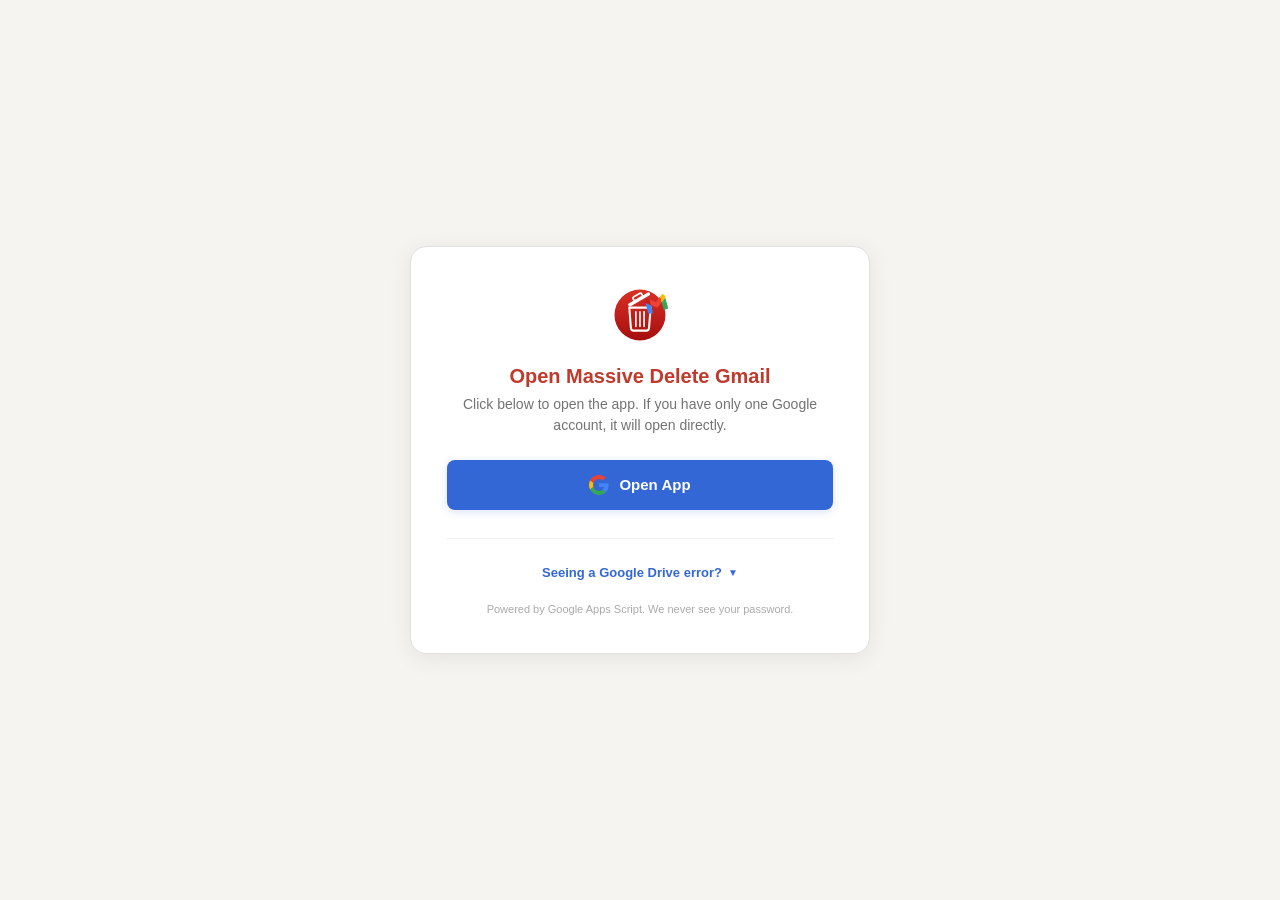
==== app/index.html @ eafcd7c7 "Account picker: authuser buttons to bypass Drive error" ====
<!DOCTYPE html>
<html lang="en">
<head>
  <meta charset="UTF-8">
  <meta name="viewport" content="width=device-width, initial-scale=1.0">
  <title>Massive Delete Gmail — Open App</title>
  <link rel="icon" href="../favicon.svg" type="image/svg+xml">
  <style>
    *, *::before, *::after { box-sizing: border-box; margin: 0; padding: 0; }
    body {
      font-family: -apple-system, BlinkMacSystemFont, 'Segoe UI', Roboto, sans-serif;
      background: #f5f4f1;
      color: #1a1a1a;
      display: flex;
      align-items: center;
      justify-content: center;
      min-height: 100vh;
      padding: 24px;
    }
    .card {
      background: #fff;
      border: 1px solid #e0e0e0;
      border-radius: 16px;
      padding: 40px 36px 36px;
      max-width: 460px;
      width: 100%;
      text-align: center;
      box-shadow: 0 4px 24px rgba(0,0,0,0.07);
    }
    .logo { width: 56px; height: 56px; margin-bottom: 18px; }
    h1 {
      font-size: 20px;
      font-weight: 800;
      color: #c0392b;
      margin-bottom: 6px;
    }
    .subtitle {
      font-size: 14px;
      color: #737373;
      line-height: 1.5;
      margin-bottom: 24px;
    }

    /* ── Primary CTA ── */
    .btn-primary {
      display: flex;
      align-items: center;
      justify-content: center;
      gap: 10px;
      width: 100%;
      padding: 15px 24px;
      background: #3367d6;
      color: #fff;
      font-size: 15px;
      font-weight: 700;
      border: none;
      border-radius: 8px;
      cursor: pointer;
      text-decoration: none;
      transition: background 0.15s, box-shadow 0.15s;
      box-shadow: 0 2px 8px rgba(51,103,214,0.18);
    }
    .btn-primary:hover { background: #2a56b8; box-shadow: 0 4px 16px rgba(51,103,214,0.25); }
    .btn-primary svg { flex-shrink: 0; }

    /* ── Trouble section ── */
    .trouble {
      margin-top: 28px;
      border-top: 1px solid #eee;
      padding-top: 20px;
    }
    .trouble-toggle {
      display: inline-flex;
      align-items: center;
      gap: 6px;
      background: none;
      border: none;
      color: #3367d6;
      font-size: 13px;
      font-weight: 600;
      cursor: pointer;
      padding: 6px 12px;
      border-radius: 6px;
      transition: background 0.15s;
    }
    .trouble-toggle:hover { background: #f0f4ff; }
    .trouble-toggle .arrow { transition: transform 0.2s; font-size: 10px; }
    .trouble-toggle.open .arrow { transform: rotate(180deg); }

    .trouble-body {
      display: none;
      margin-top: 16px;
      text-align: left;
    }
    .trouble-body.open { display: block; }
    .trouble-body p {
      font-size: 13px;
      color: #555;
      line-height: 1.5;
      margin-bottom: 14px;
    }
    .trouble-body .hint {
      font-size: 12px;
      color: #999;
      line-height: 1.4;
      margin-bottom: 12px;
      text-align: center;
    }

    /* ── Account grid ── */
    .account-grid {
      display: grid;
      grid-template-columns: 1fr 1fr 1fr;
      gap: 8px;
      margin-bottom: 8px;
    }
    .account-btn {
      display: flex;
      flex-direction: column;
      align-items: center;
      justify-content: center;
      padding: 14px 8px;
      background: #f7f8fa;
      border: 2px solid #e0e0e0;
      border-radius: 10px;
      cursor: pointer;
      text-decoration: none;
      transition: all 0.15s;
      color: #1a1a1a;
    }
    .account-btn:hover {
      border-color: #3367d6;
      background: #f0f4ff;
      box-shadow: 0 2px 8px rgba(51,103,214,0.12);
    }
    .account-btn .acc-icon {
      width: 32px;
      height: 32px;
      border-radius: 50%;
      display: flex;
      align-items: center;
      justify-content: center;
      font-size: 14px;
      font-weight: 800;
      color: #fff;
      margin-bottom: 6px;
    }
    .account-btn .acc-label {
      font-size: 12px;
      font-weight: 600;
      color: #555;
    }

    .note {
      font-size: 11px;
      color: #aaa;
      margin-top: 16px;
      line-height: 1.4;
    }

    /* Colors for account buttons */
    .c0 { background: #4285f4; }
    .c1 { background: #ea4335; }
    .c2 { background: #fbbc05; color: #333 !important; }
    .c3 { background: #34a853; }
    .c4 { background: #ff6d01; }
    .c5 { background: #46bdc6; }
  </style>
</head>
<body>
  <div class="card">
    <img class="logo" src="../logo_official.svg" alt="Massive Delete Gmail">
    <h1 id="title">Open Massive Delete Gmail</h1>
    <p class="subtitle" id="subtitle">Click below to open the app. If you have only one Google account, it will open directly.</p>

    <a class="btn-primary" id="btnOpen" href="#">
      <svg width="20" height="20" viewBox="0 0 48 48" aria-hidden="true">
        <path fill="#EA4335" d="M24 9.5c3.54 0 6.71 1.22 9.21 3.6l6.85-6.85C35.9 2.38 30.47 0 24 0 14.62 0 6.51 5.38 2.56 13.22l7.98 6.19C12.43 13.72 17.74 9.5 24 9.5z"/>
        <path fill="#4285F4" d="M46.98 24.55c0-1.57-.15-3.09-.38-4.55H24v9.02h12.94c-.58 2.96-2.26 5.48-4.78 7.18l7.73 6c4.51-4.18 7.09-10.36 7.09-17.65z"/>
        <path fill="#FBBC05" d="M10.53 28.59c-.48-1.45-.76-2.99-.76-4.59s.27-3.14.76-4.59l-7.98-6.19C.92 16.46 0 20.12 0 24c0 3.88.92 7.54 2.56 10.78l7.97-6.19z"/>
        <path fill="#34A853" d="M24 48c6.48 0 11.93-2.13 15.89-5.81l-7.73-6c-2.15 1.45-4.92 2.3-8.16 2.3-6.26 0-11.57-4.22-13.47-9.91l-7.98 6.19C6.51 42.62 14.62 48 24 48z"/>
      </svg>
      <span id="btnOpenText">Open App</span>
    </a>

    <!-- ── Trouble? ── -->
    <div class="trouble">
      <button class="trouble-toggle" id="troubleToggle" onclick="toggleTrouble()">
        <span id="troubleLabel">Seeing a Google Drive error?</span>
        <span class="arrow">▼</span>
      </button>
      <div class="trouble-body" id="troubleBody">
        <p id="troubleDesc">If you have multiple Google accounts logged in, Google may not know which one to use. Pick the account slot that matches the Google account you want:</p>
        <div class="account-grid" id="accountGrid"></div>
        <p class="hint" id="troubleHint">Try each one until the app opens. Usually it's Account 1 or 2.</p>
      </div>
    </div>

    <p class="note" id="noteText">Powered by Google Apps Script. We never see your password.</p>
  </div>

  <script>
    var SCRIPT_URL = 'https://script.google.com/macros/s/AKfycbyCbg_EoiBsxVTRMBRF84OfnLz9Ck8LFWRYbUA7IPiLLCRd19lUNip5zzo4Escoo5trsg/exec';

    // Primary button: try authuser=0 (first account)
    document.getElementById('btnOpen').href = SCRIPT_URL + '?authuser=0';

    // Build account grid (0-5)
    var grid = document.getElementById('accountGrid');
    var labels = ['1ª', '2ª', '3ª', '4ª', '5ª', '6ª'];
    for (var i = 0; i < 6; i++) {
      var a = document.createElement('a');
      a.className = 'account-btn';
      a.href = SCRIPT_URL + '?authuser=' + i;
      a.innerHTML = '<span class="acc-icon c' + i + '">' + (i + 1) + '</span><span class="acc-label">' + labels[i] + ' <span id="accWord' + i + '">Account</span></span>';
      grid.appendChild(a);
    }

    function toggleTrouble() {
      var btn = document.getElementById('troubleToggle');
      var body = document.getElementById('troubleBody');
      btn.classList.toggle('open');
      body.classList.toggle('open');
    }

    // ── i18n ──
    var lang = (navigator.language || '').slice(0, 2);
    var i18n = {
      pt: {
        title: 'Abrir Massive Delete Gmail',
        subtitle: 'Clique abaixo para abrir o app. Se você tem apenas uma conta Google, ele abrirá diretamente.',
        btnOpen: 'Abrir App',
        troubleLabel: 'Apareceu um erro do Google Drive?',
        troubleDesc: 'Se você tem várias contas Google logadas, o Google pode não saber qual usar. Escolha o slot da conta que deseja:',
        troubleHint: 'Tente cada uma até o app abrir. Geralmente é a Conta 1 ou 2.',
        accWord: 'Conta',
        note: 'Powered by Google Apps Script. Nunca vemos sua senha.'
      },
      en: {
        title: 'Open Massive Delete Gmail',
        subtitle: 'Click below to open the app. If you have only one Google account, it will open directly.',
        btnOpen: 'Open App',
        troubleLabel: 'Seeing a Google Drive error?',
        troubleDesc: 'If you have multiple Google accounts logged in, Google may not know which one to use. Pick the account slot that matches the Google account you want:',
        troubleHint: 'Try each one until the app opens. Usually it\'s Account 1 or 2.',
        accWord: 'Account',
        note: 'Powered by Google Apps Script. We never see your password.'
      },
      es: {
        title: 'Abrir Massive Delete Gmail',
        subtitle: 'Haga clic abajo para abrir la app. Si solo tiene una cuenta de Google, se abrirá directamente.',
        btnOpen: 'Abrir App',
        troubleLabel: '¿Aparece un error de Google Drive?',
        troubleDesc: 'Si tiene varias cuentas de Google, es posible que Google no sepa cuál usar. Elija la cuenta que desea:',
        troubleHint: 'Pruebe cada una hasta que la app se abra. Normalmente es la Cuenta 1 o 2.',
        accWord: 'Cuenta',
        note: 'Powered by Google Apps Script. Nunca vemos tu contraseña.'
      }
    };

    var t = i18n[lang] || i18n['en'];
    document.getElementById('title').textContent = t.title;
    document.getElementById('subtitle').textContent = t.subtitle;
    document.getElementById('btnOpenText').textContent = t.btnOpen;
    document.getElementById('troubleLabel').textContent = t.troubleLabel;
    document.getElementById('troubleDesc').textContent = t.troubleDesc;
    document.getElementById('troubleHint').textContent = t.troubleHint;
    document.getElementById('noteText').textContent = t.note;
    for (var j = 0; j < 6; j++) {
      var el = document.getElementById('accWord' + j);
      if (el) el.textContent = t.accWord;
    }

    // If URL has ?error or ?retry, auto-open trouble section
    if (location.search.indexOf('error') !== -1 || location.search.indexOf('retry') !== -1) {
      toggleTrouble();
    }
  </script>
</body>
</html>
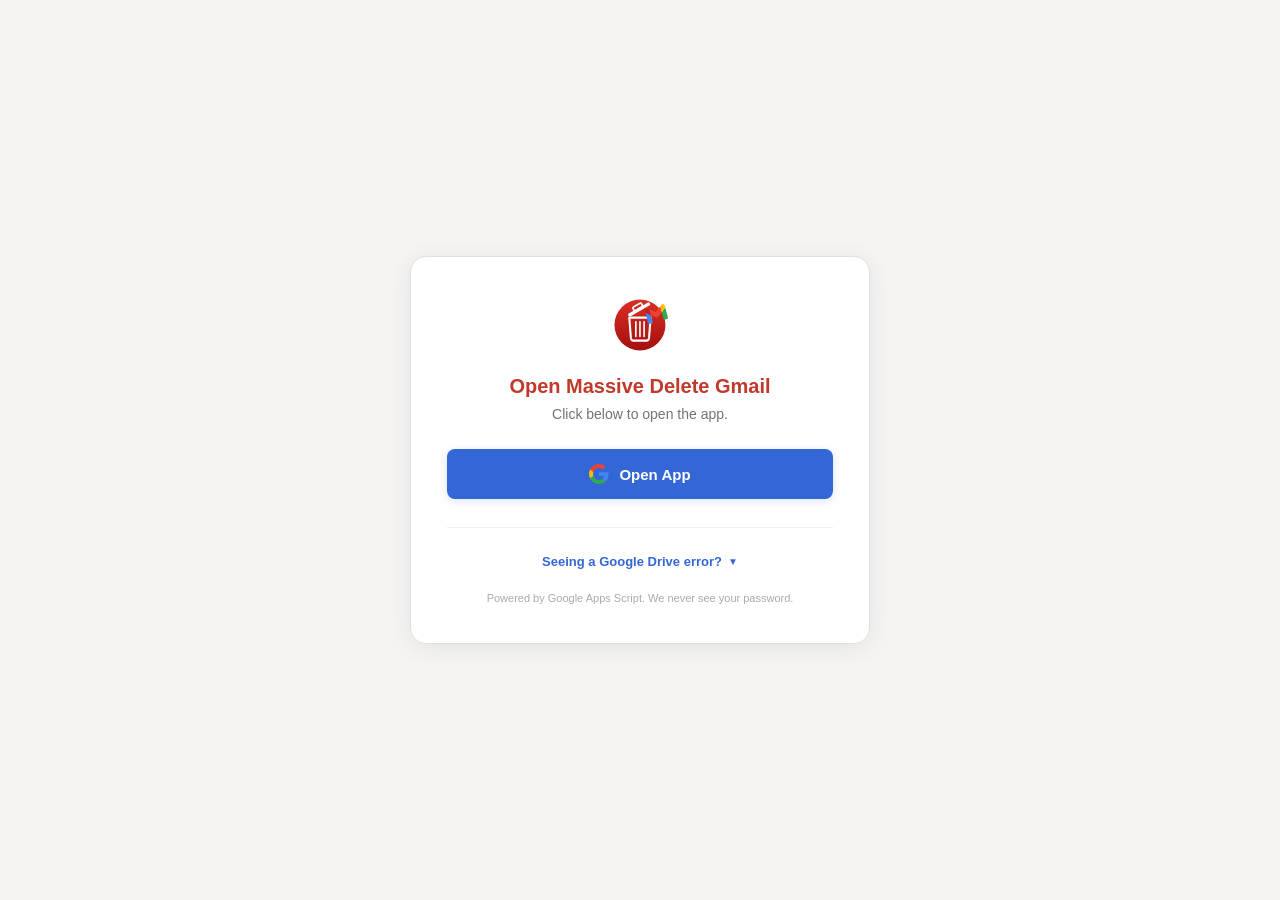
==== commit 0f9da4a8: "Use /u/N/ path routing instead of ?authuser=N to avoid redirect loops" ====
--- a/app/index.html
+++ b/app/index.html
@@ -28,35 +28,14 @@
       box-shadow: 0 4px 24px rgba(0,0,0,0.07);
     }
     .logo { width: 56px; height: 56px; margin-bottom: 18px; }
-    h1 {
-      font-size: 20px;
-      font-weight: 800;
-      color: #c0392b;
-      margin-bottom: 6px;
-    }
-    .subtitle {
-      font-size: 14px;
-      color: #737373;
-      line-height: 1.5;
-      margin-bottom: 24px;
-    }
-
-    /* ── Primary CTA ── */
+    h1 { font-size: 20px; font-weight: 800; color: #c0392b; margin-bottom: 6px; }
+    .subtitle { font-size: 14px; color: #737373; line-height: 1.5; margin-bottom: 24px; }
+
     .btn-primary {
-      display: flex;
-      align-items: center;
-      justify-content: center;
-      gap: 10px;
-      width: 100%;
-      padding: 15px 24px;
-      background: #3367d6;
-      color: #fff;
-      font-size: 15px;
-      font-weight: 700;
-      border: none;
-      border-radius: 8px;
-      cursor: pointer;
-      text-decoration: none;
+      display: flex; align-items: center; justify-content: center; gap: 10px;
+      width: 100%; padding: 15px 24px;
+      background: #3367d6; color: #fff; font-size: 15px; font-weight: 700;
+      border: none; border-radius: 8px; cursor: pointer; text-decoration: none;
       transition: background 0.15s, box-shadow 0.15s;
       box-shadow: 0 2px 8px rgba(51,103,214,0.18);
     }
@@ -64,114 +43,62 @@
     .btn-primary svg { flex-shrink: 0; }
 
     /* ── Trouble section ── */
-    .trouble {
-      margin-top: 28px;
-      border-top: 1px solid #eee;
-      padding-top: 20px;
-    }
+    .trouble { margin-top: 28px; border-top: 1px solid #eee; padding-top: 20px; }
     .trouble-toggle {
-      display: inline-flex;
-      align-items: center;
-      gap: 6px;
-      background: none;
-      border: none;
-      color: #3367d6;
-      font-size: 13px;
-      font-weight: 600;
-      cursor: pointer;
-      padding: 6px 12px;
-      border-radius: 6px;
-      transition: background 0.15s;
+      display: inline-flex; align-items: center; gap: 6px;
+      background: none; border: none; color: #3367d6;
+      font-size: 13px; font-weight: 600; cursor: pointer;
+      padding: 6px 12px; border-radius: 6px; transition: background 0.15s;
     }
     .trouble-toggle:hover { background: #f0f4ff; }
     .trouble-toggle .arrow { transition: transform 0.2s; font-size: 10px; }
     .trouble-toggle.open .arrow { transform: rotate(180deg); }
 
-    .trouble-body {
-      display: none;
-      margin-top: 16px;
-      text-align: left;
-    }
+    .trouble-body { display: none; margin-top: 16px; text-align: left; }
     .trouble-body.open { display: block; }
-    .trouble-body p {
-      font-size: 13px;
-      color: #555;
-      line-height: 1.5;
-      margin-bottom: 14px;
-    }
-    .trouble-body .hint {
-      font-size: 12px;
-      color: #999;
-      line-height: 1.4;
-      margin-bottom: 12px;
-      text-align: center;
-    }
+    .trouble-body p { font-size: 13px; color: #555; line-height: 1.5; margin-bottom: 14px; }
+    .trouble-body .hint { font-size: 12px; color: #999; line-height: 1.4; margin-bottom: 12px; text-align: center; }
 
     /* ── Account grid ── */
-    .account-grid {
-      display: grid;
-      grid-template-columns: 1fr 1fr 1fr;
-      gap: 8px;
-      margin-bottom: 8px;
-    }
+    .account-grid { display: grid; grid-template-columns: 1fr 1fr 1fr; gap: 8px; margin-bottom: 8px; }
     .account-btn {
-      display: flex;
-      flex-direction: column;
-      align-items: center;
-      justify-content: center;
-      padding: 14px 8px;
-      background: #f7f8fa;
-      border: 2px solid #e0e0e0;
-      border-radius: 10px;
-      cursor: pointer;
-      text-decoration: none;
-      transition: all 0.15s;
-      color: #1a1a1a;
-    }
-    .account-btn:hover {
-      border-color: #3367d6;
-      background: #f0f4ff;
-      box-shadow: 0 2px 8px rgba(51,103,214,0.12);
-    }
+      display: flex; flex-direction: column; align-items: center; justify-content: center;
+      padding: 14px 8px; background: #f7f8fa; border: 2px solid #e0e0e0;
+      border-radius: 10px; cursor: pointer; text-decoration: none;
+      transition: all 0.15s; color: #1a1a1a;
+    }
+    .account-btn:hover { border-color: #3367d6; background: #f0f4ff; box-shadow: 0 2px 8px rgba(51,103,214,0.12); }
     .account-btn .acc-icon {
-      width: 32px;
-      height: 32px;
-      border-radius: 50%;
-      display: flex;
-      align-items: center;
-      justify-content: center;
-      font-size: 14px;
-      font-weight: 800;
-      color: #fff;
-      margin-bottom: 6px;
-    }
-    .account-btn .acc-label {
-      font-size: 12px;
-      font-weight: 600;
-      color: #555;
-    }
-
-    .note {
-      font-size: 11px;
-      color: #aaa;
-      margin-top: 16px;
-      line-height: 1.4;
-    }
-
-    /* Colors for account buttons */
-    .c0 { background: #4285f4; }
-    .c1 { background: #ea4335; }
-    .c2 { background: #fbbc05; color: #333 !important; }
-    .c3 { background: #34a853; }
-    .c4 { background: #ff6d01; }
-    .c5 { background: #46bdc6; }
+      width: 32px; height: 32px; border-radius: 50%;
+      display: flex; align-items: center; justify-content: center;
+      font-size: 14px; font-weight: 800; color: #fff; margin-bottom: 6px;
+    }
+    .account-btn .acc-label { font-size: 12px; font-weight: 600; color: #555; }
+
+    .note { font-size: 11px; color: #aaa; margin-top: 16px; line-height: 1.4; }
+
+    .c0 { background: #4285f4; } .c1 { background: #ea4335; }
+    .c2 { background: #fbbc05; color: #333 !important; } .c3 { background: #34a853; }
+    .c4 { background: #ff6d01; } .c5 { background: #46bdc6; }
+
+    /* ── Incognito tip ── */
+    .tip-box {
+      background: #fffde7; border: 1px solid #ffe082; border-radius: 8px;
+      padding: 12px 14px; margin-top: 14px; text-align: left;
+    }
+    .tip-box p { font-size: 12px; color: #6d5c00; line-height: 1.5; margin: 0; }
+    .tip-box strong { color: #e65100; }
+    .tip-box code {
+      background: #fff8e1; padding: 1px 5px; border-radius: 3px;
+      font-size: 11px; font-family: monospace;
+    }
   </style>
 </head>
 <body>
   <div class="card">
     <img class="logo" src="../logo_official.svg" alt="Massive Delete Gmail">
     <h1 id="title">Open Massive Delete Gmail</h1>
-    <p class="subtitle" id="subtitle">Click below to open the app. If you have only one Google account, it will open directly.</p>
+    <p class="subtitle" id="subtitle">Click below to open the app.</p>
 
     <a class="btn-primary" id="btnOpen" href="#">
       <svg width="20" height="20" viewBox="0 0 48 48" aria-hidden="true">
@@ -187,12 +114,16 @@
     <div class="trouble">
       <button class="trouble-toggle" id="troubleToggle" onclick="toggleTrouble()">
         <span id="troubleLabel">Seeing a Google Drive error?</span>
-        <span class="arrow">▼</span>
+        <span class="arrow">&#x25BC;</span>
       </button>
       <div class="trouble-body" id="troubleBody">
-        <p id="troubleDesc">If you have multiple Google accounts logged in, Google may not know which one to use. Pick the account slot that matches the Google account you want:</p>
+        <p id="troubleDesc">If you have multiple Google accounts logged in, Google may not know which one to use. Pick your account slot below:</p>
         <div class="account-grid" id="accountGrid"></div>
-        <p class="hint" id="troubleHint">Try each one until the app opens. Usually it's Account 1 or 2.</p>
+        <p class="hint" id="troubleHint">Try each one until the app opens correctly.</p>
+
+        <div class="tip-box">
+          <p id="tipText"><strong>Tip:</strong> If none of the buttons above work, open an <strong>incognito/private window</strong> and paste the direct link. That always works because there's only one account session.</p>
+        </div>
       </div>
     </div>
 
@@ -200,27 +131,41 @@
   </div>
 
   <script>
-    var SCRIPT_URL = 'https://script.google.com/macros/s/AKfycbyCbg_EoiBsxVTRMBRF84OfnLz9Ck8LFWRYbUA7IPiLLCRd19lUNip5zzo4Escoo5trsg/exec';
-
-    // Primary button: try authuser=0 (first account)
-    document.getElementById('btnOpen').href = SCRIPT_URL + '?authuser=0';
+    // The deploy ID
+    var DEPLOY_ID = 'AKfycbyCbg_EoiBsxVTRMBRF84OfnLz9Ck8LFWRYbUA7IPiLLCRd19lUNip5zzo4Escoo5trsg';
+
+    // Direct URL (no account hint — works if only 1 account or Google picks correctly)
+    var DIRECT_URL = 'https://script.google.com/macros/s/' + DEPLOY_ID + '/exec';
+
+    // Account-specific URL using /u/N/ path (Google's internal multi-account routing)
+    // This does NOT cause redirect loops like ?authuser=N does
+    function accountUrl(n) {
+      return 'https://script.google.com/macros/u/' + n + '/s/' + DEPLOY_ID + '/exec';
+    }
+
+    // Primary button: direct URL
+    document.getElementById('btnOpen').href = DIRECT_URL;
 
     // Build account grid (0-5)
     var grid = document.getElementById('accountGrid');
-    var labels = ['1ª', '2ª', '3ª', '4ª', '5ª', '6ª'];
     for (var i = 0; i < 6; i++) {
       var a = document.createElement('a');
       a.className = 'account-btn';
-      a.href = SCRIPT_URL + '?authuser=' + i;
-      a.innerHTML = '<span class="acc-icon c' + i + '">' + (i + 1) + '</span><span class="acc-label">' + labels[i] + ' <span id="accWord' + i + '">Account</span></span>';
+      a.href = accountUrl(i);
+      a.innerHTML = '<span class="acc-icon c' + i + '">' + (i + 1) + '</span>'
+                   + '<span class="acc-label"><span class="aw">' + ordinal(i) + '</span></span>';
       grid.appendChild(a);
     }
 
+    function ordinal(i) {
+      var labels = { en: ['1st','2nd','3rd','4th','5th','6th'], pt: ['1ª','2ª','3ª','4ª','5ª','6ª'], es: ['1ª','2ª','3ª','4ª','5ª','6ª'] };
+      var l = labels[lang] || labels['en'];
+      return l[i] + ' ' + (t ? t.accWord : 'Account');
+    }
+
     function toggleTrouble() {
-      var btn = document.getElementById('troubleToggle');
-      var body = document.getElementById('troubleBody');
-      btn.classList.toggle('open');
-      body.classList.toggle('open');
+      document.getElementById('troubleToggle').classList.toggle('open');
+      document.getElementById('troubleBody').classList.toggle('open');
     }
 
     // ── i18n ──
@@ -228,32 +173,35 @@
     var i18n = {
       pt: {
         title: 'Abrir Massive Delete Gmail',
-        subtitle: 'Clique abaixo para abrir o app. Se você tem apenas uma conta Google, ele abrirá diretamente.',
+        subtitle: 'Clique abaixo para abrir o app.',
         btnOpen: 'Abrir App',
         troubleLabel: 'Apareceu um erro do Google Drive?',
-        troubleDesc: 'Se você tem várias contas Google logadas, o Google pode não saber qual usar. Escolha o slot da conta que deseja:',
-        troubleHint: 'Tente cada uma até o app abrir. Geralmente é a Conta 1 ou 2.',
+        troubleDesc: 'Se você tem várias contas Google logadas, o Google pode não saber qual usar. Escolha o número da sua conta abaixo:',
+        troubleHint: 'Tente cada uma até o app abrir corretamente.',
         accWord: 'Conta',
+        tip: '',
         note: 'Powered by Google Apps Script. Nunca vemos sua senha.'
       },
       en: {
         title: 'Open Massive Delete Gmail',
-        subtitle: 'Click below to open the app. If you have only one Google account, it will open directly.',
+        subtitle: 'Click below to open the app.',
         btnOpen: 'Open App',
         troubleLabel: 'Seeing a Google Drive error?',
-        troubleDesc: 'If you have multiple Google accounts logged in, Google may not know which one to use. Pick the account slot that matches the Google account you want:',
-        troubleHint: 'Try each one until the app opens. Usually it\'s Account 1 or 2.',
+        troubleDesc: 'If you have multiple Google accounts logged in, Google may not know which one to use. Pick your account slot below:',
+        troubleHint: 'Try each one until the app opens correctly.',
         accWord: 'Account',
+        tip: '',
         note: 'Powered by Google Apps Script. We never see your password.'
       },
       es: {
         title: 'Abrir Massive Delete Gmail',
-        subtitle: 'Haga clic abajo para abrir la app. Si solo tiene una cuenta de Google, se abrirá directamente.',
+        subtitle: 'Haga clic abajo para abrir la app.',
         btnOpen: 'Abrir App',
         troubleLabel: '¿Aparece un error de Google Drive?',
-        troubleDesc: 'Si tiene varias cuentas de Google, es posible que Google no sepa cuál usar. Elija la cuenta que desea:',
-        troubleHint: 'Pruebe cada una hasta que la app se abra. Normalmente es la Cuenta 1 o 2.',
+        troubleDesc: 'Si tiene varias cuentas de Google, es posible que Google no sepa cuál usar. Elija su cuenta abajo:',
+        troubleHint: 'Pruebe cada una hasta que la app se abra correctamente.',
         accWord: 'Cuenta',
+        tip: '',
         note: 'Powered by Google Apps Script. Nunca vemos tu contraseña.'
       }
     };
@@ -266,14 +214,21 @@
     document.getElementById('troubleDesc').textContent = t.troubleDesc;
     document.getElementById('troubleHint').textContent = t.troubleHint;
     document.getElementById('noteText').textContent = t.note;
-    for (var j = 0; j < 6; j++) {
-      var el = document.getElementById('accWord' + j);
-      if (el) el.textContent = t.accWord;
-    }
-
-    // If URL has ?error or ?retry, auto-open trouble section
-    if (location.search.indexOf('error') !== -1 || location.search.indexOf('retry') !== -1) {
-      toggleTrouble();
+
+    // Localize tip box
+    var tipEl = document.getElementById('tipText');
+    if (lang === 'pt') {
+      tipEl.innerHTML = '<strong>Dica:</strong> Se nenhum botão acima funcionar, abra uma <strong>janela anônima/privada</strong> e acesse o link direto. Isso sempre funciona porque há apenas uma sessão de conta.';
+    } else if (lang === 'es') {
+      tipEl.innerHTML = '<strong>Consejo:</strong> Si ningún botón funciona, abra una <strong>ventana de incógnito/privada</strong> y acceda al enlace directo. Siempre funciona porque solo hay una sesión de cuenta.';
+    }
+
+    // Update ordinal labels with localized text
+    var awEls = document.querySelectorAll('.aw');
+    var ordLabels = { en: ['1st','2nd','3rd','4th','5th','6th'], pt: ['1ª','2ª','3ª','4ª','5ª','6ª'], es: ['1ª','2ª','3ª','4ª','5ª','6ª'] };
+    var ol = ordLabels[lang] || ordLabels['en'];
+    for (var k = 0; k < awEls.length; k++) {
+      awEls[k].textContent = ol[k] + ' ' + t.accWord;
     }
   </script>
 </body>
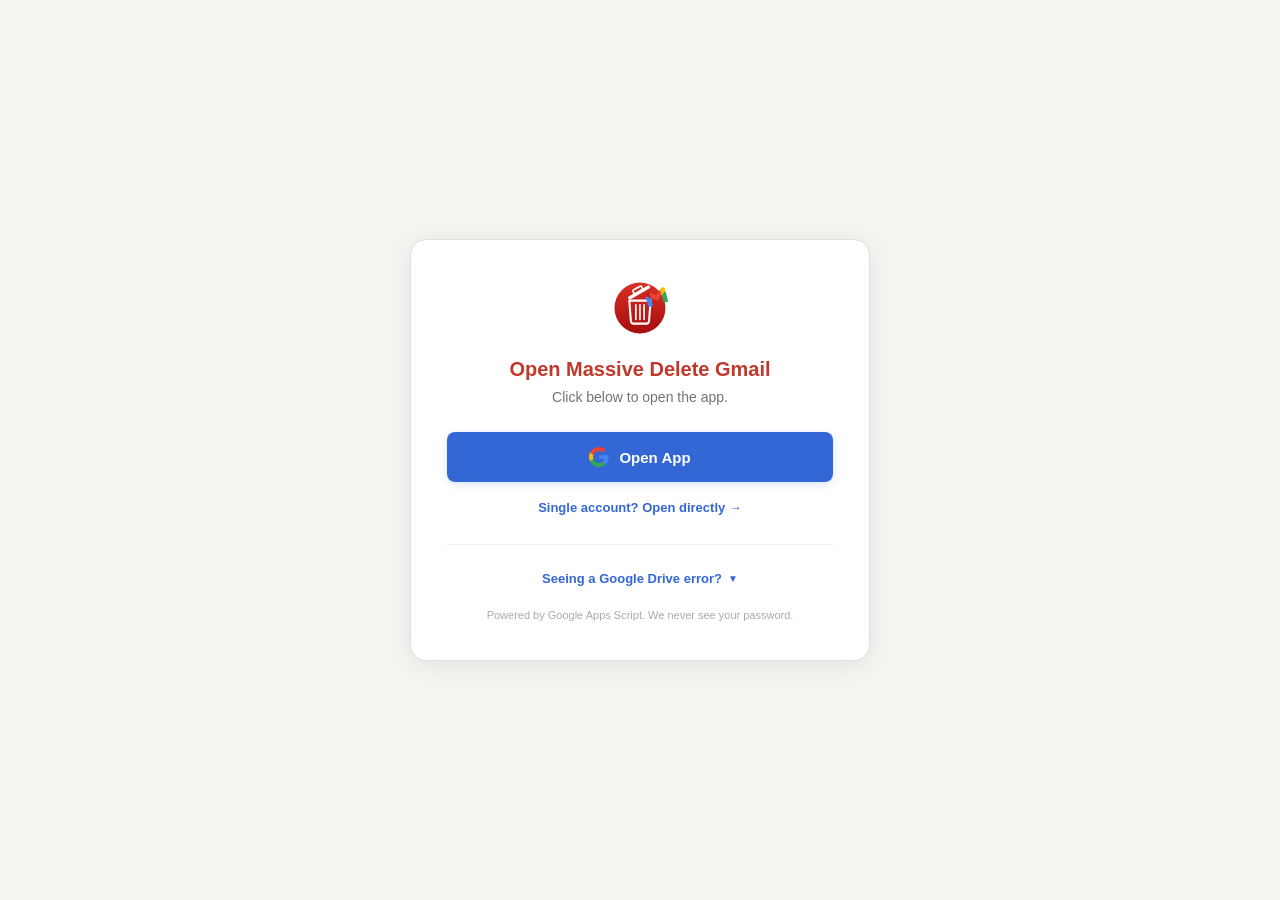
==== commit 788c49ee: "Update site — 2026-03-01 22:11:44" ====
--- a/app/index.html
+++ b/app/index.html
@@ -110,6 +110,13 @@
       <span id="btnOpenText">Open App</span>
     </a>
 
+    <!-- ── Direct link (single account users) ── -->
+    <div style="margin-top:16px;">
+      <a id="directLink" href="#" style="font-size:13px; color:#3367d6; text-decoration:none; font-weight:600;">
+        <span id="directLinkText">Single account? Open directly</span> &rarr;
+      </a>
+    </div>
+
     <!-- ── Trouble? ── -->
     <div class="trouble">
       <button class="trouble-toggle" id="troubleToggle" onclick="toggleTrouble()">
@@ -134,17 +141,19 @@
     // The deploy ID
     var DEPLOY_ID = 'AKfycbyCbg_EoiBsxVTRMBRF84OfnLz9Ck8LFWRYbUA7IPiLLCRd19lUNip5zzo4Escoo5trsg';
 
-    // Direct URL (no account hint — works if only 1 account or Google picks correctly)
-    var DIRECT_URL = 'https://script.google.com/macros/s/' + DEPLOY_ID + '/exec';
-
-    // Account-specific URL using /u/N/ path (Google's internal multi-account routing)
-    // This does NOT cause redirect loops like ?authuser=N does
+    // Direct script URL
+    var SCRIPT_URL = 'https://script.google.com/macros/s/' + DEPLOY_ID + '/exec';
+
+    // AccountChooser URL — forces user to pick an account first, avoids /u/N/ routing bug
+    var CHOOSER_URL = 'https://accounts.google.com/AccountChooser?continue=' + encodeURIComponent(SCRIPT_URL);
+
+    // Account-specific URL using /u/N/ path (fallback for troubleshooting)
     function accountUrl(n) {
       return 'https://script.google.com/macros/u/' + n + '/s/' + DEPLOY_ID + '/exec';
     }
 
-    // Primary button: direct URL
-    document.getElementById('btnOpen').href = DIRECT_URL;
+    // Primary button: AccountChooser (most reliable for multi-account users)
+    document.getElementById('btnOpen').href = CHOOSER_URL;
 
     // Build account grid (0-5)
     var grid = document.getElementById('accountGrid');
@@ -175,6 +184,7 @@
         title: 'Abrir Massive Delete Gmail',
         subtitle: 'Clique abaixo para abrir o app.',
         btnOpen: 'Abrir App',
+        directLink: 'Conta única? Abrir direto',
         troubleLabel: 'Apareceu um erro do Google Drive?',
         troubleDesc: 'Se você tem várias contas Google logadas, o Google pode não saber qual usar. Escolha o número da sua conta abaixo:',
         troubleHint: 'Tente cada uma até o app abrir corretamente.',
@@ -186,6 +196,7 @@
         title: 'Open Massive Delete Gmail',
         subtitle: 'Click below to open the app.',
         btnOpen: 'Open App',
+        directLink: 'Single account? Open directly',
         troubleLabel: 'Seeing a Google Drive error?',
         troubleDesc: 'If you have multiple Google accounts logged in, Google may not know which one to use. Pick your account slot below:',
         troubleHint: 'Try each one until the app opens correctly.',
@@ -197,6 +208,7 @@
         title: 'Abrir Massive Delete Gmail',
         subtitle: 'Haga clic abajo para abrir la app.',
         btnOpen: 'Abrir App',
+        directLink: '¿Cuenta única? Abrir directo',
         troubleLabel: '¿Aparece un error de Google Drive?',
         troubleDesc: 'Si tiene varias cuentas de Google, es posible que Google no sepa cuál usar. Elija su cuenta abajo:',
         troubleHint: 'Pruebe cada una hasta que la app se abra correctamente.',
@@ -210,6 +222,8 @@
     document.getElementById('title').textContent = t.title;
     document.getElementById('subtitle').textContent = t.subtitle;
     document.getElementById('btnOpenText').textContent = t.btnOpen;
+    document.getElementById('directLink').href = SCRIPT_URL;
+    document.getElementById('directLinkText').textContent = t.directLink;
     document.getElementById('troubleLabel').textContent = t.troubleLabel;
     document.getElementById('troubleDesc').textContent = t.troubleDesc;
     document.getElementById('troubleHint').textContent = t.troubleHint;
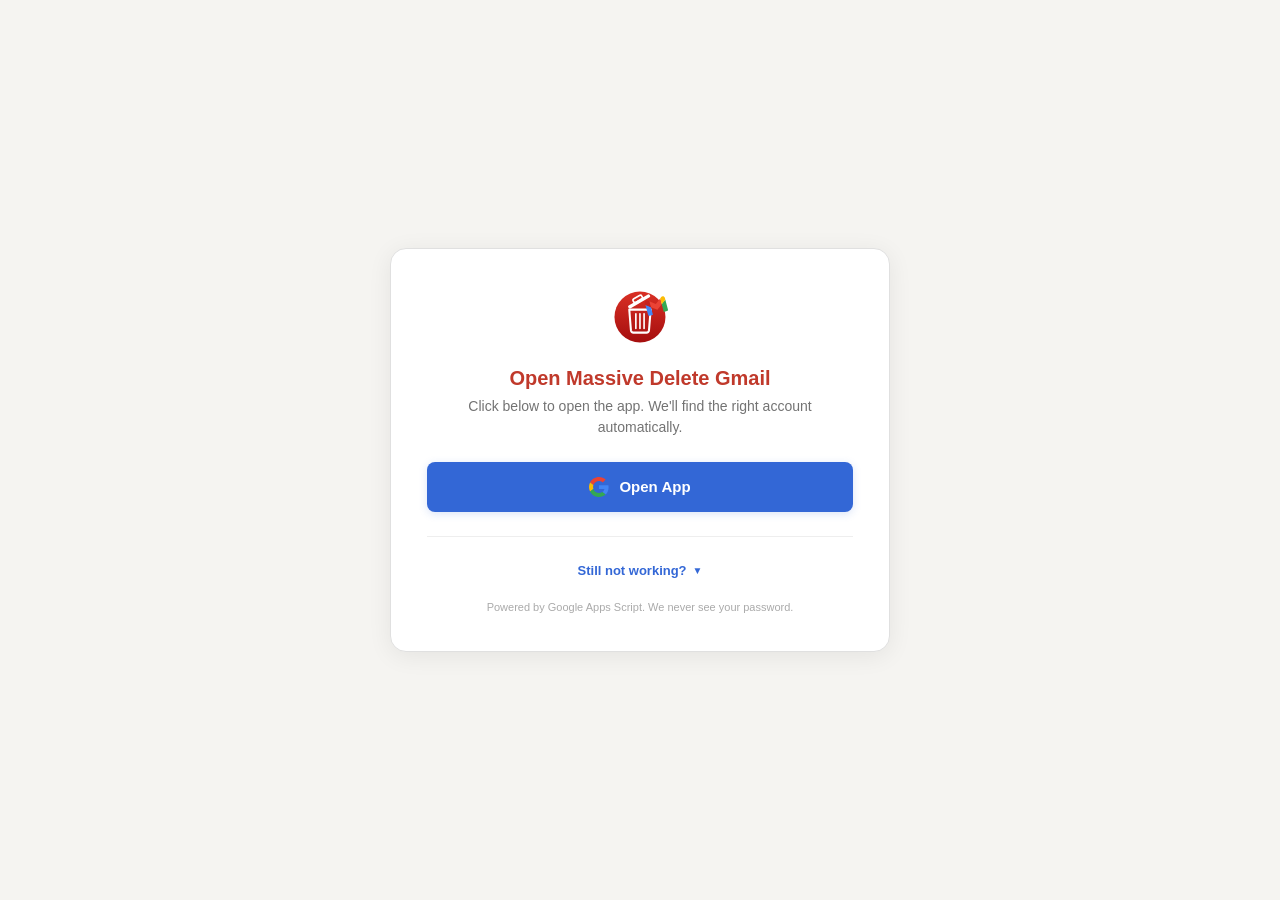
==== commit b9790ec2: "Update site — 2026-03-01 22:30:39" ====
--- a/app/index.html
+++ b/app/index.html
@@ -22,7 +22,7 @@
       border: 1px solid #e0e0e0;
       border-radius: 16px;
       padding: 40px 36px 36px;
-      max-width: 460px;
+      max-width: 500px;
       width: 100%;
       text-align: center;
       box-shadow: 0 4px 24px rgba(0,0,0,0.07);
@@ -40,10 +40,28 @@
       box-shadow: 0 2px 8px rgba(51,103,214,0.18);
     }
     .btn-primary:hover { background: #2a56b8; box-shadow: 0 4px 16px rgba(51,103,214,0.25); }
+    .btn-primary:disabled, .btn-primary[disabled] { opacity: 0.6; cursor: wait; }
     .btn-primary svg { flex-shrink: 0; }
 
-    /* ── Trouble section ── */
-    .trouble { margin-top: 28px; border-top: 1px solid #eee; padding-top: 20px; }
+    /* ── Status ── */
+    .status {
+      margin-top: 16px; padding: 12px 16px;
+      border-radius: 8px; font-size: 13px; line-height: 1.5;
+      display: none;
+    }
+    .status.detecting { display: block; background: #e8f0fe; color: #1a73e8; border: 1px solid #c5d9f7; }
+    .status.success   { display: block; background: #e6f4ea; color: #137333; border: 1px solid #b7dfc3; }
+    .status.failed    { display: block; background: #fce8e6; color: #c5221f; border: 1px solid #f5c6c0; }
+    .spinner-sm {
+      display: inline-block; width: 14px; height: 14px;
+      border: 2px solid currentColor; border-top-color: transparent;
+      border-radius: 50%; animation: spin 0.7s linear infinite;
+      vertical-align: middle; margin-right: 6px;
+    }
+    @keyframes spin { to { transform: rotate(360deg); } }
+
+    /* ── Trouble ── */
+    .trouble { margin-top: 24px; border-top: 1px solid #eee; padding-top: 20px; }
     .trouble-toggle {
       display: inline-flex; align-items: center; gap: 6px;
       background: none; border: none; color: #3367d6;
@@ -53,7 +71,6 @@
     .trouble-toggle:hover { background: #f0f4ff; }
     .trouble-toggle .arrow { transition: transform 0.2s; font-size: 10px; }
     .trouble-toggle.open .arrow { transform: rotate(180deg); }
-
     .trouble-body { display: none; margin-top: 16px; text-align: left; }
     .trouble-body.open { display: block; }
     .trouble-body p { font-size: 13px; color: #555; line-height: 1.5; margin-bottom: 14px; }
@@ -64,8 +81,7 @@
     .account-btn {
       display: flex; flex-direction: column; align-items: center; justify-content: center;
       padding: 14px 8px; background: #f7f8fa; border: 2px solid #e0e0e0;
-      border-radius: 10px; cursor: pointer; text-decoration: none;
-      transition: all 0.15s; color: #1a1a1a;
+      border-radius: 10px; cursor: pointer; text-decoration: none; transition: all 0.15s; color: #1a1a1a;
     }
     .account-btn:hover { border-color: #3367d6; background: #f0f4ff; box-shadow: 0 2px 8px rgba(51,103,214,0.12); }
     .account-btn .acc-icon {
@@ -74,33 +90,26 @@
       font-size: 14px; font-weight: 800; color: #fff; margin-bottom: 6px;
     }
     .account-btn .acc-label { font-size: 12px; font-weight: 600; color: #555; }
-
+    .c0{background:#4285f4} .c1{background:#ea4335} .c2{background:#fbbc05;color:#333!important}
+    .c3{background:#34a853} .c4{background:#ff6d01} .c5{background:#46bdc6}
+
+    /* ── Tip & copy ── */
+    .tip-box { background:#fffde7;border:1px solid #ffe082;border-radius:8px;padding:12px 14px;margin-top:14px;text-align:left }
+    .tip-box p{font-size:12px;color:#6d5c00;line-height:1.5;margin:0} .tip-box strong{color:#e65100}
+    .copy-row { display:flex; gap:8px; margin-top:14px; align-items:center; }
+    .copy-input { flex:1; padding:8px 12px; font-size:12px; font-family:monospace; border:1px solid #ddd; border-radius:6px; background:#f9f9f9; color:#333; overflow:hidden; text-overflow:ellipsis; }
+    .copy-btn { padding:8px 14px; font-size:12px; font-weight:600; background:#f0f0f0; border:1px solid #ddd; border-radius:6px; cursor:pointer; transition:background .15s; white-space:nowrap; }
+    .copy-btn:hover{background:#e0e0e0} .copy-btn.copied{background:#e6f4ea;border-color:#b7dfc3;color:#137333}
     .note { font-size: 11px; color: #aaa; margin-top: 16px; line-height: 1.4; }
-
-    .c0 { background: #4285f4; } .c1 { background: #ea4335; }
-    .c2 { background: #fbbc05; color: #333 !important; } .c3 { background: #34a853; }
-    .c4 { background: #ff6d01; } .c5 { background: #46bdc6; }
-
-    /* ── Incognito tip ── */
-    .tip-box {
-      background: #fffde7; border: 1px solid #ffe082; border-radius: 8px;
-      padding: 12px 14px; margin-top: 14px; text-align: left;
-    }
-    .tip-box p { font-size: 12px; color: #6d5c00; line-height: 1.5; margin: 0; }
-    .tip-box strong { color: #e65100; }
-    .tip-box code {
-      background: #fff8e1; padding: 1px 5px; border-radius: 3px;
-      font-size: 11px; font-family: monospace;
-    }
   </style>
 </head>
 <body>
   <div class="card">
     <img class="logo" src="../logo_official.svg" alt="Massive Delete Gmail">
     <h1 id="title">Open Massive Delete Gmail</h1>
-    <p class="subtitle" id="subtitle">Click below to open the app.</p>
-
-    <a class="btn-primary" id="btnOpen" href="#">
+    <p class="subtitle" id="subtitle">Click below to open the app. We'll find the right account automatically.</p>
+
+    <button class="btn-primary" id="btnOpen" onclick="handleOpen()">
       <svg width="20" height="20" viewBox="0 0 48 48" aria-hidden="true">
         <path fill="#EA4335" d="M24 9.5c3.54 0 6.71 1.22 9.21 3.6l6.85-6.85C35.9 2.38 30.47 0 24 0 14.62 0 6.51 5.38 2.56 13.22l7.98 6.19C12.43 13.72 17.74 9.5 24 9.5z"/>
         <path fill="#4285F4" d="M46.98 24.55c0-1.57-.15-3.09-.38-4.55H24v9.02h12.94c-.58 2.96-2.26 5.48-4.78 7.18l7.73 6c4.51-4.18 7.09-10.36 7.09-17.65z"/>
@@ -108,28 +117,28 @@
         <path fill="#34A853" d="M24 48c6.48 0 11.93-2.13 15.89-5.81l-7.73-6c-2.15 1.45-4.92 2.3-8.16 2.3-6.26 0-11.57-4.22-13.47-9.91l-7.98 6.19C6.51 42.62 14.62 48 24 48z"/>
       </svg>
       <span id="btnOpenText">Open App</span>
-    </a>
-
-    <!-- ── Direct link (single account users) ── -->
-    <div style="margin-top:16px;">
-      <a id="directLink" href="#" style="font-size:13px; color:#3367d6; text-decoration:none; font-weight:600;">
-        <span id="directLinkText">Single account? Open directly</span> &rarr;
-      </a>
-    </div>
-
-    <!-- ── Trouble? ── -->
+    </button>
+
+    <div class="status" id="statusBox"></div>
+
+    <!-- ── Trouble section ── -->
     <div class="trouble">
       <button class="trouble-toggle" id="troubleToggle" onclick="toggleTrouble()">
-        <span id="troubleLabel">Seeing a Google Drive error?</span>
+        <span id="troubleLabel">Still not working?</span>
         <span class="arrow">&#x25BC;</span>
       </button>
       <div class="trouble-body" id="troubleBody">
-        <p id="troubleDesc">If you have multiple Google accounts logged in, Google may not know which one to use. Pick your account slot below:</p>
+        <p id="troubleDesc">If auto-detection doesn't work, try picking your Google account slot manually:</p>
         <div class="account-grid" id="accountGrid"></div>
-        <p class="hint" id="troubleHint">Try each one until the app opens correctly.</p>
+        <p class="hint" id="troubleHint">Try each until the app opens.</p>
 
         <div class="tip-box">
-          <p id="tipText"><strong>Tip:</strong> If none of the buttons above work, open an <strong>incognito/private window</strong> and paste the direct link. That always works because there's only one account session.</p>
+          <p id="tipText"><strong>Guaranteed fix:</strong> Open an <strong>incognito window</strong> (Ctrl+Shift+N) and paste the link below. Always works.</p>
+        </div>
+
+        <div class="copy-row">
+          <input type="text" class="copy-input" id="copyInput" readonly>
+          <button class="copy-btn" id="copyBtn" onclick="doCopy()"><span id="copyBtnText">Copy</span></button>
         </div>
       </div>
     </div>
@@ -138,83 +147,195 @@
   </div>
 
   <script>
-    // The deploy ID
-    var DEPLOY_ID = 'AKfycbyCbg_EoiBsxVTRMBRF84OfnLz9Ck8LFWRYbUA7IPiLLCRd19lUNip5zzo4Escoo5trsg';
-
-    // Direct script URL
+    /* ═══════════════════════════════════════════════════
+       CONFIG — uses the NEW deployment ID (fresh access settings)
+       ═══════════════════════════════════════════════════ */
+    var DEPLOY_ID = 'AKfycbyVQc93W-yMTAvOW-GhNwmMjtMuxGLW-jB4GFRlDBu3tq8GB2rqXWtCTTYhcEXatdTl8w';
     var SCRIPT_URL = 'https://script.google.com/macros/s/' + DEPLOY_ID + '/exec';
-
-    // AccountChooser URL — forces user to pick an account first, avoids /u/N/ routing bug
-    var CHOOSER_URL = 'https://accounts.google.com/AccountChooser?continue=' + encodeURIComponent(SCRIPT_URL);
-
-    // Account-specific URL using /u/N/ path (fallback for troubleshooting)
-    function accountUrl(n) {
+    var PROBE_TIMEOUT = 4000;
+
+    function slotUrl(n) {
       return 'https://script.google.com/macros/u/' + n + '/s/' + DEPLOY_ID + '/exec';
     }
 
-    // Primary button: AccountChooser (most reliable for multi-account users)
-    document.getElementById('btnOpen').href = CHOOSER_URL;
-
-    // Build account grid (0-5)
-    var grid = document.getElementById('accountGrid');
-    for (var i = 0; i < 6; i++) {
-      var a = document.createElement('a');
-      a.className = 'account-btn';
-      a.href = accountUrl(i);
-      a.innerHTML = '<span class="acc-icon c' + i + '">' + (i + 1) + '</span>'
-                   + '<span class="acc-label"><span class="aw">' + ordinal(i) + '</span></span>';
-      grid.appendChild(a);
-    }
-
-    function ordinal(i) {
-      var labels = { en: ['1st','2nd','3rd','4th','5th','6th'], pt: ['1ª','2ª','3ª','4ª','5ª','6ª'], es: ['1ª','2ª','3ª','4ª','5ª','6ª'] };
-      var l = labels[lang] || labels['en'];
-      return l[i] + ' ' + (t ? t.accWord : 'Account');
-    }
-
+    /* ═══════════════════════════════════════════════════
+       JSONP PROBE — detect which /u/N/ URL actually reaches
+       the Apps Script (works for users who already authorized).
+       The script's doGet() returns "callbackName()" as JS.
+       ═══════════════════════════════════════════════════ */
+    function probeUrl(url) {
+      return new Promise(function(resolve) {
+        var cb = '__p_' + Math.random().toString(36).slice(2);
+        var done = false;
+        var timer = setTimeout(finish.bind(null, false), PROBE_TIMEOUT);
+
+        window[cb] = function() { finish(true); };
+
+        var s = document.createElement('script');
+        s.src = url + '?ping=' + cb;
+        s.onerror = function() { finish(false); };
+        document.head.appendChild(s);
+
+        function finish(ok) {
+          if (done) return; done = true;
+          clearTimeout(timer);
+          try { delete window[cb]; } catch(e) {}
+          try { s.parentNode.removeChild(s); } catch(e) {}
+          resolve(ok ? url : null);
+        }
+      });
+    }
+
+    /* Probe ALL URLs in parallel, resolve with the first that works */
+    function probeAll() {
+      var urls = [SCRIPT_URL];
+      for (var i = 0; i < 6; i++) urls.push(slotUrl(i));
+
+      return Promise.all(urls.map(probeUrl)).then(function(results) {
+        for (var i = 0; i < results.length; i++) {
+          if (results[i]) return results[i];
+        }
+        return null;
+      });
+    }
+
+    /* ═══════════════════════════════════════════════════
+       SMART OPEN — auto-detect + fallback chain
+       ═══════════════════════════════════════════════════ */
+    var detectedUrl = null;
+
+    function handleOpen() {
+      /* Already detected → go directly */
+      if (detectedUrl) {
+        window.location.href = detectedUrl;
+        return;
+      }
+
+      var btn = document.getElementById('btnOpen');
+      btn.disabled = true;
+      setStatus('detecting', t.detecting);
+
+      probeAll().then(function(url) {
+        btn.disabled = false;
+
+        if (url) {
+          detectedUrl = url;
+          setStatus('success', t.found);
+          setTimeout(function() { window.location.href = url; }, 500);
+        } else {
+          /* No probe worked — try AccountChooser in new tab as fallback */
+          setStatus('failed', t.notFound);
+
+          /* Auto-expand trouble section */
+          var body = document.getElementById('troubleBody');
+          if (!body.classList.contains('open')) toggleTrouble();
+
+          /* Open AccountChooser in a new tab */
+          setTimeout(function() {
+            window.open(
+              'https://accounts.google.com/AccountChooser?continue=' + encodeURIComponent(SCRIPT_URL),
+              '_blank'
+            );
+          }, 1500);
+        }
+      });
+    }
+
+    function setStatus(cls, msg) {
+      var el = document.getElementById('statusBox');
+      el.className = 'status ' + cls;
+      el.innerHTML = (cls === 'detecting' ? '<span class="spinner-sm"></span> ' : '') + msg;
+    }
+
+    /* ═══════════════════════════════════════════════════
+       UI helpers
+       ═══════════════════════════════════════════════════ */
     function toggleTrouble() {
       document.getElementById('troubleToggle').classList.toggle('open');
       document.getElementById('troubleBody').classList.toggle('open');
     }
 
-    // ── i18n ──
+    function doCopy() {
+      var inp = document.getElementById('copyInput');
+      inp.select();
+      navigator.clipboard.writeText(inp.value).then(function() {
+        var b = document.getElementById('copyBtn');
+        b.classList.add('copied');
+        document.getElementById('copyBtnText').textContent = '\u2713 ' + (t.copied || 'Copied');
+        setTimeout(function() {
+          b.classList.remove('copied');
+          document.getElementById('copyBtnText').textContent = t.copy || 'Copy';
+        }, 2000);
+      });
+    }
+
+    /* ═══════════════════════════════════════════════════
+       BUILD ACCOUNT GRID
+       ═══════════════════════════════════════════════════ */
+    (function() {
+      var grid = document.getElementById('accountGrid');
+      for (var i = 0; i < 6; i++) {
+        var a = document.createElement('a');
+        a.className = 'account-btn';
+        a.href = slotUrl(i);
+        a.target = '_blank';
+        a.innerHTML = '<span class="acc-icon c' + i + '">' + (i + 1) + '</span>'
+                     + '<span class="acc-label lbl-' + i + '"></span>';
+        grid.appendChild(a);
+      }
+    })();
+
+    document.getElementById('copyInput').value = SCRIPT_URL;
+
+    /* ═══════════════════════════════════════════════════
+       i18n
+       ═══════════════════════════════════════════════════ */
     var lang = (navigator.language || '').slice(0, 2);
     var i18n = {
       pt: {
         title: 'Abrir Massive Delete Gmail',
-        subtitle: 'Clique abaixo para abrir o app.',
+        subtitle: 'Clique abaixo para abrir o app. Vamos encontrar a conta certa automaticamente.',
         btnOpen: 'Abrir App',
-        directLink: 'Conta única? Abrir direto',
-        troubleLabel: 'Apareceu um erro do Google Drive?',
-        troubleDesc: 'Se você tem várias contas Google logadas, o Google pode não saber qual usar. Escolha o número da sua conta abaixo:',
-        troubleHint: 'Tente cada uma até o app abrir corretamente.',
+        troubleLabel: 'Ainda n\u00e3o funcionou?',
+        troubleDesc: 'Se a detec\u00e7\u00e3o autom\u00e1tica n\u00e3o funcionar, tente escolher o slot da sua conta manualmente:',
+        troubleHint: 'Tente cada uma at\u00e9 o app abrir.',
         accWord: 'Conta',
-        tip: '',
-        note: 'Powered by Google Apps Script. Nunca vemos sua senha.'
+        note: 'Powered by Google Apps Script. Nunca vemos sua senha.',
+        detecting: 'Detectando a conta correta\u2026',
+        found: '\u2713 Conta encontrada! Redirecionando\u2026',
+        notFound: 'Detec\u00e7\u00e3o n\u00e3o encontrou sess\u00e3o ativa. Abrindo seletor de contas\u2026',
+        copy: 'Copiar', copied: 'Copiado',
+        tip: '<strong>Solu\u00e7\u00e3o garantida:</strong> Abra uma <strong>janela an\u00f4nima</strong> (Ctrl+Shift+N) e cole o link abaixo. Funciona sempre.',
       },
       en: {
         title: 'Open Massive Delete Gmail',
-        subtitle: 'Click below to open the app.',
+        subtitle: 'Click below to open the app. We\'ll find the right account automatically.',
         btnOpen: 'Open App',
-        directLink: 'Single account? Open directly',
-        troubleLabel: 'Seeing a Google Drive error?',
-        troubleDesc: 'If you have multiple Google accounts logged in, Google may not know which one to use. Pick your account slot below:',
-        troubleHint: 'Try each one until the app opens correctly.',
+        troubleLabel: 'Still not working?',
+        troubleDesc: 'If auto-detection doesn\'t work, try picking your Google account slot manually:',
+        troubleHint: 'Try each until the app opens.',
         accWord: 'Account',
-        tip: '',
-        note: 'Powered by Google Apps Script. We never see your password.'
+        note: 'Powered by Google Apps Script. We never see your password.',
+        detecting: 'Detecting the right account\u2026',
+        found: '\u2713 Account found! Redirecting\u2026',
+        notFound: 'Auto-detection found no active session. Opening account chooser\u2026',
+        copy: 'Copy', copied: 'Copied',
+        tip: '<strong>Guaranteed fix:</strong> Open an <strong>incognito window</strong> (Ctrl+Shift+N) and paste the link below. Always works.',
       },
       es: {
         title: 'Abrir Massive Delete Gmail',
-        subtitle: 'Haga clic abajo para abrir la app.',
+        subtitle: 'Haga clic para abrir. Detectaremos la cuenta correcta.',
         btnOpen: 'Abrir App',
-        directLink: '¿Cuenta única? Abrir directo',
-        troubleLabel: '¿Aparece un error de Google Drive?',
-        troubleDesc: 'Si tiene varias cuentas de Google, es posible que Google no sepa cuál usar. Elija su cuenta abajo:',
-        troubleHint: 'Pruebe cada una hasta que la app se abra correctamente.',
+        troubleLabel: '\u00bfA\u00fan no funciona?',
+        troubleDesc: 'Si la detecci\u00f3n no funciona, elija su cuenta manualmente:',
+        troubleHint: 'Pruebe cada una hasta que abra.',
         accWord: 'Cuenta',
-        tip: '',
-        note: 'Powered by Google Apps Script. Nunca vemos tu contraseña.'
+        note: 'Powered by Google Apps Script. Nunca vemos tu contrase\u00f1a.',
+        detecting: 'Detectando la cuenta correcta\u2026',
+        found: '\u2713 \u00a1Cuenta encontrada! Redirigiendo\u2026',
+        notFound: 'No se encontr\u00f3 sesi\u00f3n activa. Abriendo selector de cuentas\u2026',
+        copy: 'Copiar', copied: 'Copiado',
+        tip: '<strong>Soluci\u00f3n garantizada:</strong> Abra una <strong>ventana de inc\u00f3gnito</strong> (Ctrl+Shift+N) y pegue el enlace. Siempre funciona.',
       }
     };
 
@@ -222,28 +343,28 @@
     document.getElementById('title').textContent = t.title;
     document.getElementById('subtitle').textContent = t.subtitle;
     document.getElementById('btnOpenText').textContent = t.btnOpen;
-    document.getElementById('directLink').href = SCRIPT_URL;
-    document.getElementById('directLinkText').textContent = t.directLink;
     document.getElementById('troubleLabel').textContent = t.troubleLabel;
     document.getElementById('troubleDesc').textContent = t.troubleDesc;
     document.getElementById('troubleHint').textContent = t.troubleHint;
     document.getElementById('noteText').textContent = t.note;
-
-    // Localize tip box
-    var tipEl = document.getElementById('tipText');
-    if (lang === 'pt') {
-      tipEl.innerHTML = '<strong>Dica:</strong> Se nenhum botão acima funcionar, abra uma <strong>janela anônima/privada</strong> e acesse o link direto. Isso sempre funciona porque há apenas uma sessão de conta.';
-    } else if (lang === 'es') {
-      tipEl.innerHTML = '<strong>Consejo:</strong> Si ningún botón funciona, abra una <strong>ventana de incógnito/privada</strong> y acceda al enlace directo. Siempre funciona porque solo hay una sesión de cuenta.';
-    }
-
-    // Update ordinal labels with localized text
-    var awEls = document.querySelectorAll('.aw');
-    var ordLabels = { en: ['1st','2nd','3rd','4th','5th','6th'], pt: ['1ª','2ª','3ª','4ª','5ª','6ª'], es: ['1ª','2ª','3ª','4ª','5ª','6ª'] };
-    var ol = ordLabels[lang] || ordLabels['en'];
-    for (var k = 0; k < awEls.length; k++) {
-      awEls[k].textContent = ol[k] + ' ' + t.accWord;
-    }
+    document.getElementById('tipText').innerHTML = t.tip;
+    document.getElementById('copyBtnText').textContent = t.copy;
+
+    /* Account labels */
+    var ordinals = { en:['1st','2nd','3rd','4th','5th','6th'], pt:['1\u00aa','2\u00aa','3\u00aa','4\u00aa','5\u00aa','6\u00aa'], es:['1\u00aa','2\u00aa','3\u00aa','4\u00aa','5\u00aa','6\u00aa'] };
+    var ol = ordinals[lang] || ordinals['en'];
+    for (var k = 0; k < 6; k++) {
+      var el = document.querySelector('.lbl-' + k);
+      if (el) el.textContent = ol[k] + ' ' + t.accWord;
+    }
+
+    /* ═══════════════════════════════════════════════════
+       AUTO-PROBE on page load (background)
+       Pre-detects so button click is instant for returning users.
+       ═══════════════════════════════════════════════════ */
+    probeAll().then(function(url) {
+      if (url) detectedUrl = url;
+    });
   </script>
 </body>
 </html>
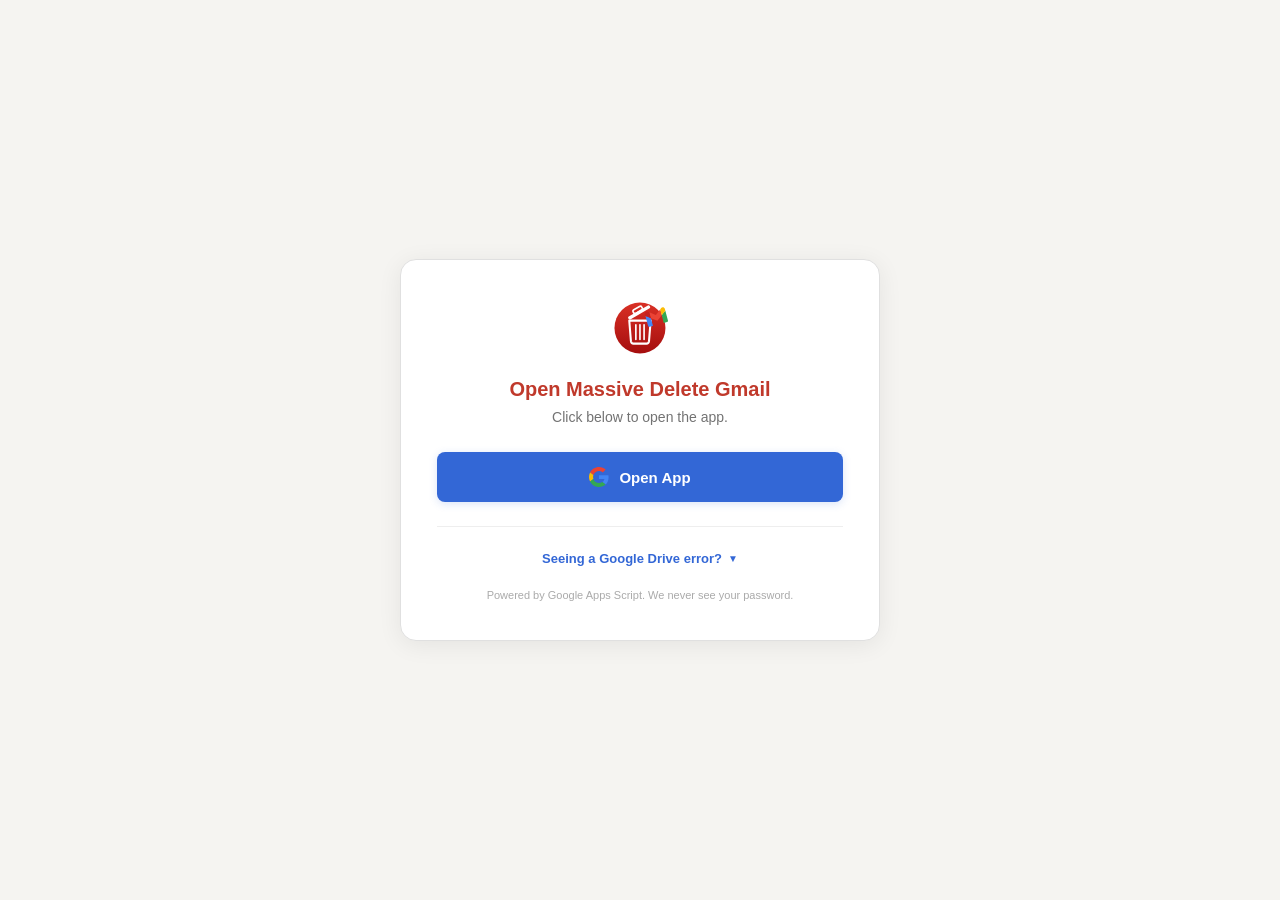
==== commit 1dbf34a5: "fix: use ?authuser=N to solve multi-account Google Drive error" ====
--- a/app/index.html
+++ b/app/index.html
@@ -9,28 +9,20 @@
     *, *::before, *::after { box-sizing: border-box; margin: 0; padding: 0; }
     body {
       font-family: -apple-system, BlinkMacSystemFont, 'Segoe UI', Roboto, sans-serif;
-      background: #f5f4f1;
-      color: #1a1a1a;
-      display: flex;
-      align-items: center;
-      justify-content: center;
-      min-height: 100vh;
-      padding: 24px;
+      background: #f5f4f1; color: #1a1a1a;
+      display: flex; align-items: center; justify-content: center;
+      min-height: 100vh; padding: 24px;
     }
     .card {
-      background: #fff;
-      border: 1px solid #e0e0e0;
-      border-radius: 16px;
-      padding: 40px 36px 36px;
-      max-width: 500px;
-      width: 100%;
-      text-align: center;
-      box-shadow: 0 4px 24px rgba(0,0,0,0.07);
+      background: #fff; border: 1px solid #e0e0e0; border-radius: 16px;
+      padding: 40px 36px 36px; max-width: 480px; width: 100%;
+      text-align: center; box-shadow: 0 4px 24px rgba(0,0,0,0.07);
     }
     .logo { width: 56px; height: 56px; margin-bottom: 18px; }
     h1 { font-size: 20px; font-weight: 800; color: #c0392b; margin-bottom: 6px; }
     .subtitle { font-size: 14px; color: #737373; line-height: 1.5; margin-bottom: 24px; }
 
+    /* ── Primary button ── */
     .btn-primary {
       display: flex; align-items: center; justify-content: center; gap: 10px;
       width: 100%; padding: 15px 24px;
@@ -40,28 +32,10 @@
       box-shadow: 0 2px 8px rgba(51,103,214,0.18);
     }
     .btn-primary:hover { background: #2a56b8; box-shadow: 0 4px 16px rgba(51,103,214,0.25); }
-    .btn-primary:disabled, .btn-primary[disabled] { opacity: 0.6; cursor: wait; }
     .btn-primary svg { flex-shrink: 0; }
 
-    /* ── Status ── */
-    .status {
-      margin-top: 16px; padding: 12px 16px;
-      border-radius: 8px; font-size: 13px; line-height: 1.5;
-      display: none;
-    }
-    .status.detecting { display: block; background: #e8f0fe; color: #1a73e8; border: 1px solid #c5d9f7; }
-    .status.success   { display: block; background: #e6f4ea; color: #137333; border: 1px solid #b7dfc3; }
-    .status.failed    { display: block; background: #fce8e6; color: #c5221f; border: 1px solid #f5c6c0; }
-    .spinner-sm {
-      display: inline-block; width: 14px; height: 14px;
-      border: 2px solid currentColor; border-top-color: transparent;
-      border-radius: 50%; animation: spin 0.7s linear infinite;
-      vertical-align: middle; margin-right: 6px;
-    }
-    @keyframes spin { to { transform: rotate(360deg); } }
-
-    /* ── Trouble ── */
-    .trouble { margin-top: 24px; border-top: 1px solid #eee; padding-top: 20px; }
+    /* ── Trouble section ── */
+    .trouble { margin-top: 24px; border-top: 1px solid #eee; padding-top: 18px; }
     .trouble-toggle {
       display: inline-flex; align-items: center; gap: 6px;
       background: none; border: none; color: #3367d6;
@@ -81,7 +55,8 @@
     .account-btn {
       display: flex; flex-direction: column; align-items: center; justify-content: center;
       padding: 14px 8px; background: #f7f8fa; border: 2px solid #e0e0e0;
-      border-radius: 10px; cursor: pointer; text-decoration: none; transition: all 0.15s; color: #1a1a1a;
+      border-radius: 10px; cursor: pointer; text-decoration: none;
+      transition: all 0.15s; color: #1a1a1a;
     }
     .account-btn:hover { border-color: #3367d6; background: #f0f4ff; box-shadow: 0 2px 8px rgba(51,103,214,0.12); }
     .account-btn .acc-icon {
@@ -93,13 +68,18 @@
     .c0{background:#4285f4} .c1{background:#ea4335} .c2{background:#fbbc05;color:#333!important}
     .c3{background:#34a853} .c4{background:#ff6d01} .c5{background:#46bdc6}
 
-    /* ── Tip & copy ── */
-    .tip-box { background:#fffde7;border:1px solid #ffe082;border-radius:8px;padding:12px 14px;margin-top:14px;text-align:left }
-    .tip-box p{font-size:12px;color:#6d5c00;line-height:1.5;margin:0} .tip-box strong{color:#e65100}
+    /* ── Tip box ── */
+    .tip-box { background:#fffde7; border:1px solid #ffe082; border-radius:8px; padding:12px 14px; margin-top:14px; text-align:left; }
+    .tip-box p { font-size:12px; color:#6d5c00; line-height:1.5; margin:0; }
+    .tip-box strong { color:#e65100; }
+
+    /* ── Copy row ── */
     .copy-row { display:flex; gap:8px; margin-top:14px; align-items:center; }
-    .copy-input { flex:1; padding:8px 12px; font-size:12px; font-family:monospace; border:1px solid #ddd; border-radius:6px; background:#f9f9f9; color:#333; overflow:hidden; text-overflow:ellipsis; }
+    .copy-input { flex:1; padding:8px 12px; font-size:11px; font-family:monospace; border:1px solid #ddd; border-radius:6px; background:#f9f9f9; color:#333; overflow:hidden; text-overflow:ellipsis; }
     .copy-btn { padding:8px 14px; font-size:12px; font-weight:600; background:#f0f0f0; border:1px solid #ddd; border-radius:6px; cursor:pointer; transition:background .15s; white-space:nowrap; }
-    .copy-btn:hover{background:#e0e0e0} .copy-btn.copied{background:#e6f4ea;border-color:#b7dfc3;color:#137333}
+    .copy-btn:hover { background:#e0e0e0; }
+    .copy-btn.copied { background:#e6f4ea; border-color:#b7dfc3; color:#137333; }
+
     .note { font-size: 11px; color: #aaa; margin-top: 16px; line-height: 1.4; }
   </style>
 </head>
@@ -107,9 +87,10 @@
   <div class="card">
     <img class="logo" src="../logo_official.svg" alt="Massive Delete Gmail">
     <h1 id="title">Open Massive Delete Gmail</h1>
-    <p class="subtitle" id="subtitle">Click below to open the app. We'll find the right account automatically.</p>
-
-    <button class="btn-primary" id="btnOpen" onclick="handleOpen()">
+    <p class="subtitle" id="subtitle">Click below to open the app.</p>
+
+    <!-- Primary: ?authuser=0 (pins Google to first account, prevents /u/N/ rewrite) -->
+    <a class="btn-primary" id="btnOpen" href="#">
       <svg width="20" height="20" viewBox="0 0 48 48" aria-hidden="true">
         <path fill="#EA4335" d="M24 9.5c3.54 0 6.71 1.22 9.21 3.6l6.85-6.85C35.9 2.38 30.47 0 24 0 14.62 0 6.51 5.38 2.56 13.22l7.98 6.19C12.43 13.72 17.74 9.5 24 9.5z"/>
         <path fill="#4285F4" d="M46.98 24.55c0-1.57-.15-3.09-.38-4.55H24v9.02h12.94c-.58 2.96-2.26 5.48-4.78 7.18l7.73 6c4.51-4.18 7.09-10.36 7.09-17.65z"/>
@@ -117,23 +98,21 @@
         <path fill="#34A853" d="M24 48c6.48 0 11.93-2.13 15.89-5.81l-7.73-6c-2.15 1.45-4.92 2.3-8.16 2.3-6.26 0-11.57-4.22-13.47-9.91l-7.98 6.19C6.51 42.62 14.62 48 24 48z"/>
       </svg>
       <span id="btnOpenText">Open App</span>
-    </button>
-
-    <div class="status" id="statusBox"></div>
+    </a>
 
     <!-- ── Trouble section ── -->
     <div class="trouble">
       <button class="trouble-toggle" id="troubleToggle" onclick="toggleTrouble()">
-        <span id="troubleLabel">Still not working?</span>
+        <span id="troubleLabel">Seeing a Google Drive error?</span>
         <span class="arrow">&#x25BC;</span>
       </button>
       <div class="trouble-body" id="troubleBody">
-        <p id="troubleDesc">If auto-detection doesn't work, try picking your Google account slot manually:</p>
+        <p id="troubleDesc">If you have multiple Google accounts logged in, the app may not know which one to use. Pick your account number below:</p>
         <div class="account-grid" id="accountGrid"></div>
-        <p class="hint" id="troubleHint">Try each until the app opens.</p>
+        <p class="hint" id="troubleHint">Try each one — one of them will open the app correctly.</p>
 
         <div class="tip-box">
-          <p id="tipText"><strong>Guaranteed fix:</strong> Open an <strong>incognito window</strong> (Ctrl+Shift+N) and paste the link below. Always works.</p>
+          <p id="tipText"></p>
         </div>
 
         <div class="copy-row">
@@ -148,107 +127,40 @@
 
   <script>
     /* ═══════════════════════════════════════════════════
-       CONFIG — uses the NEW deployment ID (fresh access settings)
+       CONFIG
+       ?authuser=N pins the Google account index and stops
+       Google from rewriting the path to /u/N/.
+       See: https://stackoverflow.com/a/78498122
        ═══════════════════════════════════════════════════ */
     var DEPLOY_ID = 'AKfycbyVQc93W-yMTAvOW-GhNwmMjtMuxGLW-jB4GFRlDBu3tq8GB2rqXWtCTTYhcEXatdTl8w';
-    var SCRIPT_URL = 'https://script.google.com/macros/s/' + DEPLOY_ID + '/exec';
-    var PROBE_TIMEOUT = 4000;
-
-    function slotUrl(n) {
-      return 'https://script.google.com/macros/u/' + n + '/s/' + DEPLOY_ID + '/exec';
-    }
-
-    /* ═══════════════════════════════════════════════════
-       JSONP PROBE — detect which /u/N/ URL actually reaches
-       the Apps Script (works for users who already authorized).
-       The script's doGet() returns "callbackName()" as JS.
-       ═══════════════════════════════════════════════════ */
-    function probeUrl(url) {
-      return new Promise(function(resolve) {
-        var cb = '__p_' + Math.random().toString(36).slice(2);
-        var done = false;
-        var timer = setTimeout(finish.bind(null, false), PROBE_TIMEOUT);
-
-        window[cb] = function() { finish(true); };
-
-        var s = document.createElement('script');
-        s.src = url + '?ping=' + cb;
-        s.onerror = function() { finish(false); };
-        document.head.appendChild(s);
-
-        function finish(ok) {
-          if (done) return; done = true;
-          clearTimeout(timer);
-          try { delete window[cb]; } catch(e) {}
-          try { s.parentNode.removeChild(s); } catch(e) {}
-          resolve(ok ? url : null);
-        }
-      });
-    }
-
-    /* Probe ALL URLs in parallel, resolve with the first that works */
-    function probeAll() {
-      var urls = [SCRIPT_URL];
-      for (var i = 0; i < 6; i++) urls.push(slotUrl(i));
-
-      return Promise.all(urls.map(probeUrl)).then(function(results) {
-        for (var i = 0; i < results.length; i++) {
-          if (results[i]) return results[i];
-        }
-        return null;
-      });
-    }
-
-    /* ═══════════════════════════════════════════════════
-       SMART OPEN — auto-detect + fallback chain
-       ═══════════════════════════════════════════════════ */
-    var detectedUrl = null;
-
-    function handleOpen() {
-      /* Already detected → go directly */
-      if (detectedUrl) {
-        window.location.href = detectedUrl;
-        return;
-      }
-
-      var btn = document.getElementById('btnOpen');
-      btn.disabled = true;
-      setStatus('detecting', t.detecting);
-
-      probeAll().then(function(url) {
-        btn.disabled = false;
-
-        if (url) {
-          detectedUrl = url;
-          setStatus('success', t.found);
-          setTimeout(function() { window.location.href = url; }, 500);
-        } else {
-          /* No probe worked — try AccountChooser in new tab as fallback */
-          setStatus('failed', t.notFound);
-
-          /* Auto-expand trouble section */
-          var body = document.getElementById('troubleBody');
-          if (!body.classList.contains('open')) toggleTrouble();
-
-          /* Open AccountChooser in a new tab */
-          setTimeout(function() {
-            window.open(
-              'https://accounts.google.com/AccountChooser?continue=' + encodeURIComponent(SCRIPT_URL),
-              '_blank'
-            );
-          }, 1500);
-        }
-      });
-    }
-
-    function setStatus(cls, msg) {
-      var el = document.getElementById('statusBox');
-      el.className = 'status ' + cls;
-      el.innerHTML = (cls === 'detecting' ? '<span class="spinner-sm"></span> ' : '') + msg;
-    }
-
-    /* ═══════════════════════════════════════════════════
-       UI helpers
+    var BASE_URL  = 'https://script.google.com/macros/s/' + DEPLOY_ID + '/exec';
+
+    // ?authuser=0 → first Google account (most common)
+    function authUrl(n) { return BASE_URL + '?authuser=' + n; }
+
+    /* ═══════════════════════════════════════════════════
+       PRIMARY BUTTON — uses ?authuser=0 by default
+       ═══════════════════════════════════════════════════ */
+    document.getElementById('btnOpen').href = authUrl(0);
+
+    /* ═══════════════════════════════════════════════════
+       ACCOUNT GRID — ?authuser=0 through ?authuser=5
+       ═══════════════════════════════════════════════════ */
+    var grid = document.getElementById('accountGrid');
+    for (var i = 0; i < 6; i++) {
+      var a = document.createElement('a');
+      a.className = 'account-btn';
+      a.href = authUrl(i);
+      a.innerHTML = '<span class="acc-icon c' + i + '">' + (i + 1) + '</span>'
+                   + '<span class="acc-label lbl-' + i + '"></span>';
+      grid.appendChild(a);
+    }
+
+    /* Copy field — direct URL (for incognito) */
+    document.getElementById('copyInput').value = BASE_URL;
+
+    /* ═══════════════════════════════════════════════════
+       HELPERS
        ═══════════════════════════════════════════════════ */
     function toggleTrouble() {
       document.getElementById('troubleToggle').classList.toggle('open');
@@ -270,72 +182,45 @@
     }
 
     /* ═══════════════════════════════════════════════════
-       BUILD ACCOUNT GRID
-       ═══════════════════════════════════════════════════ */
-    (function() {
-      var grid = document.getElementById('accountGrid');
-      for (var i = 0; i < 6; i++) {
-        var a = document.createElement('a');
-        a.className = 'account-btn';
-        a.href = slotUrl(i);
-        a.target = '_blank';
-        a.innerHTML = '<span class="acc-icon c' + i + '">' + (i + 1) + '</span>'
-                     + '<span class="acc-label lbl-' + i + '"></span>';
-        grid.appendChild(a);
-      }
-    })();
-
-    document.getElementById('copyInput').value = SCRIPT_URL;
-
-    /* ═══════════════════════════════════════════════════
        i18n
        ═══════════════════════════════════════════════════ */
     var lang = (navigator.language || '').slice(0, 2);
     var i18n = {
       pt: {
         title: 'Abrir Massive Delete Gmail',
-        subtitle: 'Clique abaixo para abrir o app. Vamos encontrar a conta certa automaticamente.',
+        subtitle: 'Clique abaixo para abrir o app.',
         btnOpen: 'Abrir App',
-        troubleLabel: 'Ainda n\u00e3o funcionou?',
-        troubleDesc: 'Se a detec\u00e7\u00e3o autom\u00e1tica n\u00e3o funcionar, tente escolher o slot da sua conta manualmente:',
-        troubleHint: 'Tente cada uma at\u00e9 o app abrir.',
+        troubleLabel: 'Apareceu um erro do Google Drive?',
+        troubleDesc: 'Se voc\u00ea tem v\u00e1rias contas Google logadas, o app pode n\u00e3o saber qual usar. Escolha o n\u00famero da sua conta:',
+        troubleHint: 'Tente cada uma \u2014 uma delas vai abrir o app.',
         accWord: 'Conta',
         note: 'Powered by Google Apps Script. Nunca vemos sua senha.',
-        detecting: 'Detectando a conta correta\u2026',
-        found: '\u2713 Conta encontrada! Redirecionando\u2026',
-        notFound: 'Detec\u00e7\u00e3o n\u00e3o encontrou sess\u00e3o ativa. Abrindo seletor de contas\u2026',
-        copy: 'Copiar', copied: 'Copiado',
-        tip: '<strong>Solu\u00e7\u00e3o garantida:</strong> Abra uma <strong>janela an\u00f4nima</strong> (Ctrl+Shift+N) e cole o link abaixo. Funciona sempre.',
+        tip: '<strong>Dica:</strong> Se nenhum bot\u00e3o funcionar, abra uma <strong>janela an\u00f4nima</strong> (Ctrl+Shift+N) e cole o link abaixo. Funciona sempre.',
+        copy: 'Copiar', copied: 'Copiado'
       },
       en: {
         title: 'Open Massive Delete Gmail',
-        subtitle: 'Click below to open the app. We\'ll find the right account automatically.',
+        subtitle: 'Click below to open the app.',
         btnOpen: 'Open App',
-        troubleLabel: 'Still not working?',
-        troubleDesc: 'If auto-detection doesn\'t work, try picking your Google account slot manually:',
-        troubleHint: 'Try each until the app opens.',
+        troubleLabel: 'Seeing a Google Drive error?',
+        troubleDesc: 'If you have multiple Google accounts logged in, the app may not know which one to use. Pick your account number:',
+        troubleHint: 'Try each one \u2014 one of them will open the app.',
         accWord: 'Account',
         note: 'Powered by Google Apps Script. We never see your password.',
-        detecting: 'Detecting the right account\u2026',
-        found: '\u2713 Account found! Redirecting\u2026',
-        notFound: 'Auto-detection found no active session. Opening account chooser\u2026',
-        copy: 'Copy', copied: 'Copied',
-        tip: '<strong>Guaranteed fix:</strong> Open an <strong>incognito window</strong> (Ctrl+Shift+N) and paste the link below. Always works.',
+        tip: '<strong>Tip:</strong> If none work, open an <strong>incognito window</strong> (Ctrl+Shift+N) and paste the link below. Always works.',
+        copy: 'Copy', copied: 'Copied'
       },
       es: {
         title: 'Abrir Massive Delete Gmail',
-        subtitle: 'Haga clic para abrir. Detectaremos la cuenta correcta.',
+        subtitle: 'Haga clic abajo para abrir la app.',
         btnOpen: 'Abrir App',
-        troubleLabel: '\u00bfA\u00fan no funciona?',
-        troubleDesc: 'Si la detecci\u00f3n no funciona, elija su cuenta manualmente:',
-        troubleHint: 'Pruebe cada una hasta que abra.',
+        troubleLabel: '\u00bfAparece un error de Google Drive?',
+        troubleDesc: 'Si tiene varias cuentas de Google, la app puede no saber cu\u00e1l usar. Elija el n\u00famero de su cuenta:',
+        troubleHint: 'Pruebe cada una \u2014 una abrir\u00e1 la app.',
         accWord: 'Cuenta',
         note: 'Powered by Google Apps Script. Nunca vemos tu contrase\u00f1a.',
-        detecting: 'Detectando la cuenta correcta\u2026',
-        found: '\u2713 \u00a1Cuenta encontrada! Redirigiendo\u2026',
-        notFound: 'No se encontr\u00f3 sesi\u00f3n activa. Abriendo selector de cuentas\u2026',
-        copy: 'Copiar', copied: 'Copiado',
-        tip: '<strong>Soluci\u00f3n garantizada:</strong> Abra una <strong>ventana de inc\u00f3gnito</strong> (Ctrl+Shift+N) y pegue el enlace. Siempre funciona.',
+        tip: '<strong>Consejo:</strong> Si ninguno funciona, abra una <strong>ventana de inc\u00f3gnito</strong> (Ctrl+Shift+N) y pegue el enlace de abajo. Siempre funciona.',
+        copy: 'Copiar', copied: 'Copiado'
       }
     };
 
@@ -351,20 +236,12 @@
     document.getElementById('copyBtnText').textContent = t.copy;
 
     /* Account labels */
-    var ordinals = { en:['1st','2nd','3rd','4th','5th','6th'], pt:['1\u00aa','2\u00aa','3\u00aa','4\u00aa','5\u00aa','6\u00aa'], es:['1\u00aa','2\u00aa','3\u00aa','4\u00aa','5\u00aa','6\u00aa'] };
-    var ol = ordinals[lang] || ordinals['en'];
+    var ords = { en:['1st','2nd','3rd','4th','5th','6th'], pt:['1\u00aa','2\u00aa','3\u00aa','4\u00aa','5\u00aa','6\u00aa'], es:['1\u00aa','2\u00aa','3\u00aa','4\u00aa','5\u00aa','6\u00aa'] };
+    var ol = ords[lang] || ords['en'];
     for (var k = 0; k < 6; k++) {
       var el = document.querySelector('.lbl-' + k);
       if (el) el.textContent = ol[k] + ' ' + t.accWord;
     }
-
-    /* ═══════════════════════════════════════════════════
-       AUTO-PROBE on page load (background)
-       Pre-detects so button click is instant for returning users.
-       ═══════════════════════════════════════════════════ */
-    probeAll().then(function(url) {
-      if (url) detectedUrl = url;
-    });
   </script>
 </body>
 </html>
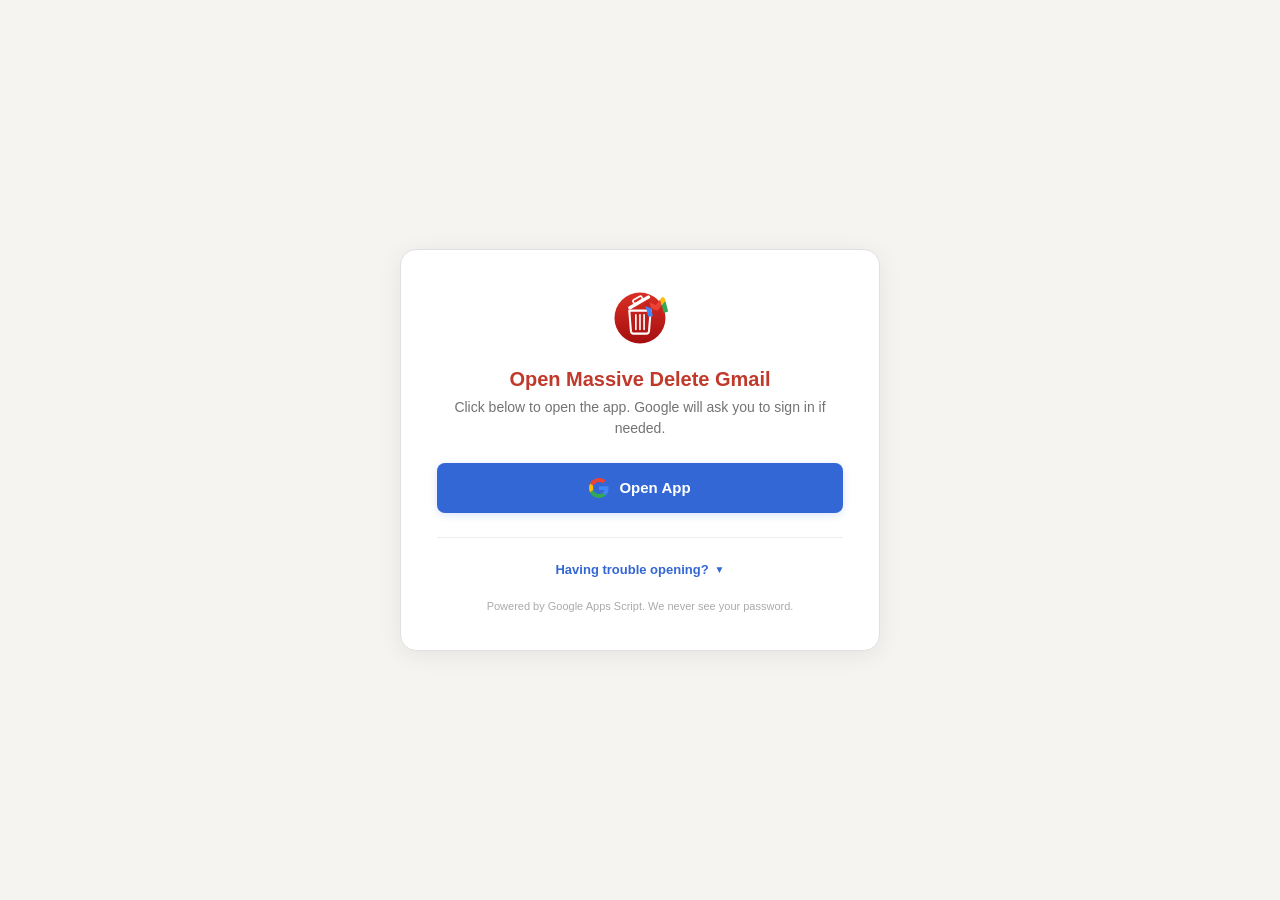
==== commit bc1fcf68: "simplify: remove account grid, clean launcher with incognito fallback" ====
--- a/app/index.html
+++ b/app/index.html
@@ -34,51 +34,53 @@
     .btn-primary:hover { background: #2a56b8; box-shadow: 0 4px 16px rgba(51,103,214,0.25); }
     .btn-primary svg { flex-shrink: 0; }
 
-    /* ── Trouble section ── */
-    .trouble { margin-top: 24px; border-top: 1px solid #eee; padding-top: 18px; }
-    .trouble-toggle {
+    /* ── Help section ── */
+    .help { margin-top: 24px; border-top: 1px solid #eee; padding-top: 18px; }
+    .help-toggle {
       display: inline-flex; align-items: center; gap: 6px;
       background: none; border: none; color: #3367d6;
       font-size: 13px; font-weight: 600; cursor: pointer;
       padding: 6px 12px; border-radius: 6px; transition: background 0.15s;
     }
-    .trouble-toggle:hover { background: #f0f4ff; }
-    .trouble-toggle .arrow { transition: transform 0.2s; font-size: 10px; }
-    .trouble-toggle.open .arrow { transform: rotate(180deg); }
-    .trouble-body { display: none; margin-top: 16px; text-align: left; }
-    .trouble-body.open { display: block; }
-    .trouble-body p { font-size: 13px; color: #555; line-height: 1.5; margin-bottom: 14px; }
-    .trouble-body .hint { font-size: 12px; color: #999; line-height: 1.4; margin-bottom: 12px; text-align: center; }
-
-    /* ── Account grid ── */
-    .account-grid { display: grid; grid-template-columns: 1fr 1fr 1fr; gap: 8px; margin-bottom: 8px; }
-    .account-btn {
-      display: flex; flex-direction: column; align-items: center; justify-content: center;
-      padding: 14px 8px; background: #f7f8fa; border: 2px solid #e0e0e0;
-      border-radius: 10px; cursor: pointer; text-decoration: none;
-      transition: all 0.15s; color: #1a1a1a;
-    }
-    .account-btn:hover { border-color: #3367d6; background: #f0f4ff; box-shadow: 0 2px 8px rgba(51,103,214,0.12); }
-    .account-btn .acc-icon {
-      width: 32px; height: 32px; border-radius: 50%;
+    .help-toggle:hover { background: #f0f4ff; }
+    .help-toggle .arrow { transition: transform 0.2s; font-size: 10px; }
+    .help-toggle.open .arrow { transform: rotate(180deg); }
+    .help-body { display: none; margin-top: 16px; text-align: left; }
+    .help-body.open { display: block; }
+    .help-body p { font-size: 13px; color: #555; line-height: 1.6; margin-bottom: 14px; }
+
+    /* ── Steps ── */
+    .steps { list-style: none; margin: 0 0 16px; padding: 0; }
+    .steps li {
+      display: flex; align-items: flex-start; gap: 12px;
+      padding: 10px 0; font-size: 13px; color: #444; line-height: 1.5;
+    }
+    .steps li + li { border-top: 1px solid #f0f0f0; }
+    .step-num {
+      flex-shrink: 0; width: 26px; height: 26px; border-radius: 50%;
+      background: #3367d6; color: #fff; font-size: 13px; font-weight: 700;
       display: flex; align-items: center; justify-content: center;
-      font-size: 14px; font-weight: 800; color: #fff; margin-bottom: 6px;
-    }
-    .account-btn .acc-label { font-size: 12px; font-weight: 600; color: #555; }
-    .c0{background:#4285f4} .c1{background:#ea4335} .c2{background:#fbbc05;color:#333!important}
-    .c3{background:#34a853} .c4{background:#ff6d01} .c5{background:#46bdc6}
-
-    /* ── Tip box ── */
-    .tip-box { background:#fffde7; border:1px solid #ffe082; border-radius:8px; padding:12px 14px; margin-top:14px; text-align:left; }
-    .tip-box p { font-size:12px; color:#6d5c00; line-height:1.5; margin:0; }
-    .tip-box strong { color:#e65100; }
+    }
+    .steps kbd {
+      display: inline-block; padding: 2px 6px; font-size: 11px;
+      background: #f3f3f3; border: 1px solid #d0d0d0; border-radius: 4px;
+      font-family: inherit; font-weight: 600; white-space: nowrap;
+    }
 
     /* ── Copy row ── */
-    .copy-row { display:flex; gap:8px; margin-top:14px; align-items:center; }
-    .copy-input { flex:1; padding:8px 12px; font-size:11px; font-family:monospace; border:1px solid #ddd; border-radius:6px; background:#f9f9f9; color:#333; overflow:hidden; text-overflow:ellipsis; }
-    .copy-btn { padding:8px 14px; font-size:12px; font-weight:600; background:#f0f0f0; border:1px solid #ddd; border-radius:6px; cursor:pointer; transition:background .15s; white-space:nowrap; }
-    .copy-btn:hover { background:#e0e0e0; }
-    .copy-btn.copied { background:#e6f4ea; border-color:#b7dfc3; color:#137333; }
+    .copy-row { display: flex; gap: 8px; margin-bottom: 16px; align-items: center; }
+    .copy-input {
+      flex: 1; padding: 10px 12px; font-size: 11px; font-family: monospace;
+      border: 1px solid #ddd; border-radius: 6px; background: #f9f9f9;
+      color: #333; overflow: hidden; text-overflow: ellipsis;
+    }
+    .copy-btn {
+      padding: 10px 16px; font-size: 13px; font-weight: 600;
+      background: #3367d6; color: #fff; border: none; border-radius: 6px;
+      cursor: pointer; transition: background .15s; white-space: nowrap;
+    }
+    .copy-btn:hover { background: #2a56b8; }
+    .copy-btn.copied { background: #137333; }
 
     .note { font-size: 11px; color: #aaa; margin-top: 16px; line-height: 1.4; }
   </style>
@@ -87,9 +89,8 @@
   <div class="card">
     <img class="logo" src="../logo_official.svg" alt="Massive Delete Gmail">
     <h1 id="title">Open Massive Delete Gmail</h1>
-    <p class="subtitle" id="subtitle">Click below to open the app.</p>
-
-    <!-- Primary: ?authuser=0 (pins Google to first account, prevents /u/N/ rewrite) -->
+    <p class="subtitle" id="subtitle">Click below to open the app. Google will ask you to sign in if needed.</p>
+
     <a class="btn-primary" id="btnOpen" href="#">
       <svg width="20" height="20" viewBox="0 0 48 48" aria-hidden="true">
         <path fill="#EA4335" d="M24 9.5c3.54 0 6.71 1.22 9.21 3.6l6.85-6.85C35.9 2.38 30.47 0 24 0 14.62 0 6.51 5.38 2.56 13.22l7.98 6.19C12.43 13.72 17.74 9.5 24 9.5z"/>
@@ -100,25 +101,23 @@
       <span id="btnOpenText">Open App</span>
     </a>
 
-    <!-- ── Trouble section ── -->
-    <div class="trouble">
-      <button class="trouble-toggle" id="troubleToggle" onclick="toggleTrouble()">
-        <span id="troubleLabel">Seeing a Google Drive error?</span>
+    <!-- ── Help section ── -->
+    <div class="help">
+      <button class="help-toggle" id="helpToggle" onclick="toggleHelp()">
+        <span id="helpLabel">Having trouble opening?</span>
         <span class="arrow">&#x25BC;</span>
       </button>
-      <div class="trouble-body" id="troubleBody">
-        <p id="troubleDesc">If you have multiple Google accounts logged in, the app may not know which one to use. Pick your account number below:</p>
-        <div class="account-grid" id="accountGrid"></div>
-        <p class="hint" id="troubleHint">Try each one — one of them will open the app correctly.</p>
-
-        <div class="tip-box">
-          <p id="tipText"></p>
-        </div>
+      <div class="help-body" id="helpBody">
+        <p id="helpDesc">If you have multiple Google accounts and the button above shows an error, follow these steps:</p>
 
         <div class="copy-row">
           <input type="text" class="copy-input" id="copyInput" readonly>
-          <button class="copy-btn" id="copyBtn" onclick="doCopy()"><span id="copyBtnText">Copy</span></button>
+          <button class="copy-btn" id="copyBtn" onclick="doCopy()"><span id="copyBtnText">Copy link</span></button>
         </div>
+
+        <ol class="steps" id="stepsList"></ol>
+
+        <p id="helpNote" style="font-size:12px;color:#888;text-align:center;margin:0;"></p>
       </div>
     </div>
 
@@ -127,44 +126,21 @@
 
   <script>
     /* ═══════════════════════════════════════════════════
-       CONFIG
-       ?authuser=N pins the Google account index and stops
-       Google from rewriting the path to /u/N/.
-       See: https://stackoverflow.com/a/78498122
+       CONFIG — Direct link to Apps Script web app.
+       Google handles auth/account selection natively.
        ═══════════════════════════════════════════════════ */
     var DEPLOY_ID = 'AKfycbyVQc93W-yMTAvOW-GhNwmMjtMuxGLW-jB4GFRlDBu3tq8GB2rqXWtCTTYhcEXatdTl8w';
-    var BASE_URL  = 'https://script.google.com/macros/s/' + DEPLOY_ID + '/exec';
-
-    // ?authuser=0 → first Google account (most common)
-    function authUrl(n) { return BASE_URL + '?authuser=' + n; }
-
-    /* ═══════════════════════════════════════════════════
-       PRIMARY BUTTON — uses ?authuser=0 by default
-       ═══════════════════════════════════════════════════ */
-    document.getElementById('btnOpen').href = authUrl(0);
-
-    /* ═══════════════════════════════════════════════════
-       ACCOUNT GRID — ?authuser=0 through ?authuser=5
-       ═══════════════════════════════════════════════════ */
-    var grid = document.getElementById('accountGrid');
-    for (var i = 0; i < 6; i++) {
-      var a = document.createElement('a');
-      a.className = 'account-btn';
-      a.href = authUrl(i);
-      a.innerHTML = '<span class="acc-icon c' + i + '">' + (i + 1) + '</span>'
-                   + '<span class="acc-label lbl-' + i + '"></span>';
-      grid.appendChild(a);
-    }
-
-    /* Copy field — direct URL (for incognito) */
-    document.getElementById('copyInput').value = BASE_URL;
+    var APP_URL   = 'https://script.google.com/macros/s/' + DEPLOY_ID + '/exec';
+
+    document.getElementById('btnOpen').href = APP_URL;
+    document.getElementById('copyInput').value = APP_URL;
 
     /* ═══════════════════════════════════════════════════
        HELPERS
        ═══════════════════════════════════════════════════ */
-    function toggleTrouble() {
-      document.getElementById('troubleToggle').classList.toggle('open');
-      document.getElementById('troubleBody').classList.toggle('open');
+    function toggleHelp() {
+      document.getElementById('helpToggle').classList.toggle('open');
+      document.getElementById('helpBody').classList.toggle('open');
     }
 
     function doCopy() {
@@ -173,54 +149,69 @@
       navigator.clipboard.writeText(inp.value).then(function() {
         var b = document.getElementById('copyBtn');
         b.classList.add('copied');
-        document.getElementById('copyBtnText').textContent = '\u2713 ' + (t.copied || 'Copied');
+        document.getElementById('copyBtnText').textContent = '\u2713 ' + (t.copied || 'Copied!');
         setTimeout(function() {
           b.classList.remove('copied');
-          document.getElementById('copyBtnText').textContent = t.copy || 'Copy';
-        }, 2000);
+          document.getElementById('copyBtnText').textContent = t.copyBtn || 'Copy link';
+        }, 2500);
       });
     }
 
     /* ═══════════════════════════════════════════════════
        i18n
        ═══════════════════════════════════════════════════ */
+    var isMac = /Mac|iPhone|iPad/.test(navigator.platform || '');
+    var shortcut = isMac ? 'Cmd+Shift+N' : 'Ctrl+Shift+N';
+
     var lang = (navigator.language || '').slice(0, 2);
     var i18n = {
       pt: {
         title: 'Abrir Massive Delete Gmail',
-        subtitle: 'Clique abaixo para abrir o app.',
+        subtitle: 'Clique abaixo para abrir o app. O Google pedir\u00e1 login se necess\u00e1rio.',
         btnOpen: 'Abrir App',
-        troubleLabel: 'Apareceu um erro do Google Drive?',
-        troubleDesc: 'Se voc\u00ea tem v\u00e1rias contas Google logadas, o app pode n\u00e3o saber qual usar. Escolha o n\u00famero da sua conta:',
-        troubleHint: 'Tente cada uma \u2014 uma delas vai abrir o app.',
-        accWord: 'Conta',
+        helpLabel: 'Erro ao abrir? Veja como resolver',
+        helpDesc: 'Se voc\u00ea usa v\u00e1rias contas Google e o bot\u00e3o acima d\u00e1 erro, siga estes passos:',
+        steps: [
+          'Clique em <strong>\u201cCopiar link\u201d</strong> acima.',
+          'Abra uma <strong>janela an\u00f4nima</strong> no navegador (<kbd>' + shortcut + '</kbd>).',
+          'Cole o link na barra de endere\u00e7os e pressione Enter.',
+          'Fa\u00e7a login com a conta Gmail desejada \u2014 <strong>suas outras contas n\u00e3o ser\u00e3o desconectadas</strong>.'
+        ],
+        helpNote: 'Funciona sempre, independente de quantas contas voc\u00ea tem.',
         note: 'Powered by Google Apps Script. Nunca vemos sua senha.',
-        tip: '<strong>Dica:</strong> Se nenhum bot\u00e3o funcionar, abra uma <strong>janela an\u00f4nima</strong> (Ctrl+Shift+N) e cole o link abaixo. Funciona sempre.',
-        copy: 'Copiar', copied: 'Copiado'
+        copyBtn: 'Copiar link', copied: 'Copiado!'
       },
       en: {
         title: 'Open Massive Delete Gmail',
-        subtitle: 'Click below to open the app.',
+        subtitle: 'Click below to open the app. Google will ask you to sign in if needed.',
         btnOpen: 'Open App',
-        troubleLabel: 'Seeing a Google Drive error?',
-        troubleDesc: 'If you have multiple Google accounts logged in, the app may not know which one to use. Pick your account number:',
-        troubleHint: 'Try each one \u2014 one of them will open the app.',
-        accWord: 'Account',
+        helpLabel: 'Having trouble opening?',
+        helpDesc: 'If you have multiple Google accounts and the button above shows an error, follow these steps:',
+        steps: [
+          'Click <strong>\u201cCopy link\u201d</strong> above.',
+          'Open an <strong>incognito window</strong> in your browser (<kbd>' + shortcut + '</kbd>).',
+          'Paste the link in the address bar and press Enter.',
+          'Sign in with your desired Gmail account \u2014 <strong>your other accounts won\u2019t be signed out</strong>.'
+        ],
+        helpNote: 'This always works, regardless of how many accounts you have.',
         note: 'Powered by Google Apps Script. We never see your password.',
-        tip: '<strong>Tip:</strong> If none work, open an <strong>incognito window</strong> (Ctrl+Shift+N) and paste the link below. Always works.',
-        copy: 'Copy', copied: 'Copied'
+        copyBtn: 'Copy link', copied: 'Copied!'
       },
       es: {
         title: 'Abrir Massive Delete Gmail',
-        subtitle: 'Haga clic abajo para abrir la app.',
+        subtitle: 'Haga clic para abrir la app. Google le pedir\u00e1 iniciar sesi\u00f3n si es necesario.',
         btnOpen: 'Abrir App',
-        troubleLabel: '\u00bfAparece un error de Google Drive?',
-        troubleDesc: 'Si tiene varias cuentas de Google, la app puede no saber cu\u00e1l usar. Elija el n\u00famero de su cuenta:',
-        troubleHint: 'Pruebe cada una \u2014 una abrir\u00e1 la app.',
-        accWord: 'Cuenta',
-        note: 'Powered by Google Apps Script. Nunca vemos tu contrase\u00f1a.',
-        tip: '<strong>Consejo:</strong> Si ninguno funciona, abra una <strong>ventana de inc\u00f3gnito</strong> (Ctrl+Shift+N) y pegue el enlace de abajo. Siempre funciona.',
-        copy: 'Copiar', copied: 'Copiado'
+        helpLabel: '\u00bfError al abrir? Vea c\u00f3mo resolverlo',
+        helpDesc: 'Si usa varias cuentas de Google y el bot\u00f3n de arriba da error, siga estos pasos:',
+        steps: [
+          'Haga clic en <strong>\u201cCopiar enlace\u201d</strong> arriba.',
+          'Abra una <strong>ventana de inc\u00f3gnito</strong> en su navegador (<kbd>' + shortcut + '</kbd>).',
+          'Pegue el enlace en la barra de direcciones y presione Enter.',
+          'Inicie sesi\u00f3n con la cuenta Gmail deseada \u2014 <strong>sus otras cuentas no se desconectar\u00e1n</strong>.'
+        ],
+        helpNote: 'Siempre funciona, sin importar cu\u00e1ntas cuentas tenga.',
+        note: 'Powered by Google Apps Script. Nunca vemos su contrase\u00f1a.',
+        copyBtn: 'Copiar enlace', copied: '\u00a1Copiado!'
       }
     };
 
@@ -228,20 +219,19 @@
     document.getElementById('title').textContent = t.title;
     document.getElementById('subtitle').textContent = t.subtitle;
     document.getElementById('btnOpenText').textContent = t.btnOpen;
-    document.getElementById('troubleLabel').textContent = t.troubleLabel;
-    document.getElementById('troubleDesc').textContent = t.troubleDesc;
-    document.getElementById('troubleHint').textContent = t.troubleHint;
+    document.getElementById('helpLabel').textContent = t.helpLabel;
+    document.getElementById('helpDesc').textContent = t.helpDesc;
+    document.getElementById('helpNote').textContent = t.helpNote;
     document.getElementById('noteText').textContent = t.note;
-    document.getElementById('tipText').innerHTML = t.tip;
-    document.getElementById('copyBtnText').textContent = t.copy;
-
-    /* Account labels */
-    var ords = { en:['1st','2nd','3rd','4th','5th','6th'], pt:['1\u00aa','2\u00aa','3\u00aa','4\u00aa','5\u00aa','6\u00aa'], es:['1\u00aa','2\u00aa','3\u00aa','4\u00aa','5\u00aa','6\u00aa'] };
-    var ol = ords[lang] || ords['en'];
-    for (var k = 0; k < 6; k++) {
-      var el = document.querySelector('.lbl-' + k);
-      if (el) el.textContent = ol[k] + ' ' + t.accWord;
-    }
+    document.getElementById('copyBtnText').textContent = t.copyBtn;
+
+    /* Build steps */
+    var ol = document.getElementById('stepsList');
+    t.steps.forEach(function(text, i) {
+      var li = document.createElement('li');
+      li.innerHTML = '<span class="step-num">' + (i + 1) + '</span><span>' + text + '</span>';
+      ol.appendChild(li);
+    });
   </script>
 </body>
 </html>
